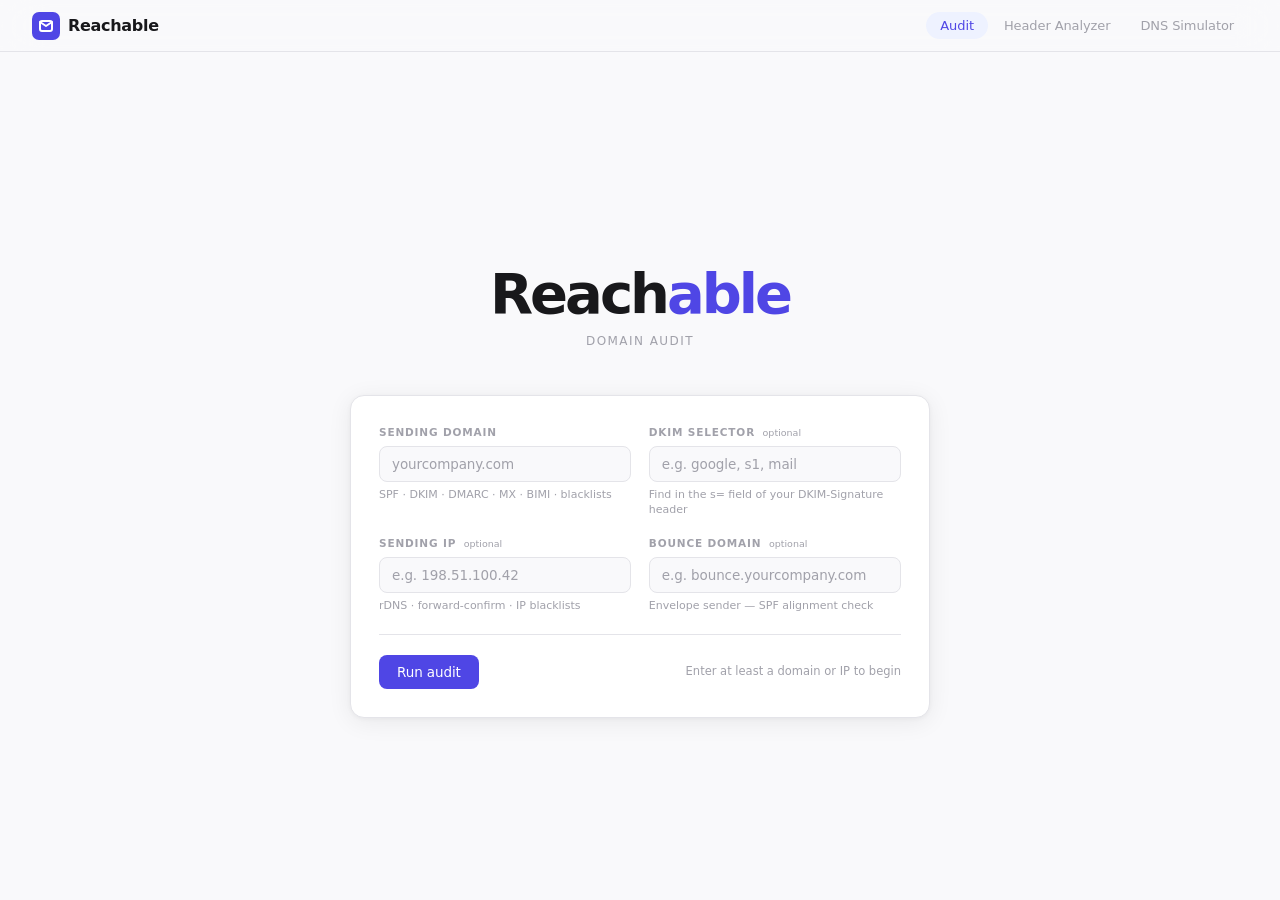
==== index.html @ 2f458431 "Rename deliverability_audit.html to index.html" ====
<!DOCTYPE html>
<html lang="en">
<head>
<meta charset="UTF-8">
<meta name="viewport" content="width=device-width,initial-scale=1">
<title>Reachable</title>
<link rel="icon" type="image/svg+xml" href="data:image/svg+xml,<svg xmlns='http://www.w3.org/2000/svg' viewBox='0 0 32 32'><rect width='32' height='32' rx='8' fill='%234F46E5'/><path d='M7 11l9 6 9-6' stroke='white' stroke-width='2' stroke-linecap='round' stroke-linejoin='round' fill='none'/><rect x='7' y='9' width='18' height='14' rx='3' stroke='white' stroke-width='2' fill='none'/></svg>">
<style>
*{box-sizing:border-box;margin:0;padding:0}
:root{
  --bg:#f9f9fb;--bg2:#f2f2f5;--bg3:#eaeaf0;
  --surface:#ffffff;--border:#e4e4e9;--border-focus:#4F46E5;
  --text:#18181b;--text-2:#52525b;--text-3:#a1a1aa;
  --accent:#4F46E5;--accent-h:#4338CA;--accent-soft:#eef2ff;--accent-border:#c7d2fe;
  --red:#dc2626;--red-bg:#fef2f2;--red-border:#fecaca;
  --amber:#b45309;--amber-bg:#fffbeb;--amber-border:#fde68a;
  --green:#166534;--green-bg:#f0fdf4;--green-border:#bbf7d0;
  --blue:#1e40af;--blue-bg:#eff6ff;--blue-border:#bfdbfe;
  --gray:#52525b;--gray-bg:#fafafa;--gray-border:#e4e4e7;
  --radius:14px;--radius-sm:8px;--radius-xs:5px;
  --shadow-sm:0 1px 3px rgba(0,0,0,0.06),0 1px 2px rgba(0,0,0,0.04);
  --shadow-md:0 4px 24px rgba(0,0,0,0.07),0 1px 4px rgba(0,0,0,0.04);
  --transition:0.22s cubic-bezier(0.4,0,0.2,1);
}
html,body{height:100%;overflow-x:hidden}
body{font-family:-apple-system,BlinkMacSystemFont,'SF Pro Display','Segoe UI',system-ui,sans-serif;background:var(--bg);color:var(--text);font-size:15px;line-height:1.6;display:flex;flex-direction:column;-webkit-font-smoothing:antialiased}

.nav{height:52px;display:flex;align-items:center;justify-content:space-between;padding:0 2rem;background:rgba(249,249,251,0.85);backdrop-filter:blur(20px);-webkit-backdrop-filter:blur(20px);border-bottom:0.5px solid var(--border);position:sticky;top:0;z-index:200}
.nav-brand{display:flex;align-items:center;gap:8px;text-decoration:none}
.nav-logo{width:28px;height:28px;background:var(--accent);border-radius:7px;display:flex;align-items:center;justify-content:center}
.nav-logo svg{width:16px;height:16px;fill:none;stroke:#fff;stroke-width:2;stroke-linecap:round;stroke-linejoin:round}
.nav-wordmark{font-size:16px;font-weight:600;color:var(--text);letter-spacing:-0.3px}
.nav-tabs{display:flex;gap:2px;height:100%;align-items:center}
.nav-tab{padding:6px 14px;font-size:13px;font-weight:500;color:var(--text-3);cursor:pointer;border:none;background:none;border-radius:100px;transition:all var(--transition);letter-spacing:-0.1px;font-family:inherit}
.nav-tab:hover{color:var(--text-2);background:var(--bg2)}
.nav-tab.active{color:var(--accent);background:var(--accent-soft)}

.panel{display:none;flex-direction:column;flex:1;min-height:0;overflow-y:auto}
.panel.active{display:flex}

.tool-wrap{display:flex;flex-direction:column;align-items:center;justify-content:center;padding:4rem 1.5rem 2rem;flex:1;transition:padding var(--transition),flex var(--transition)}
.tool-wrap.at-top{flex:none;justify-content:flex-start;padding:1.75rem 1.5rem 0}
.tool-inner{width:100%;max-width:580px}

.tool-hero{text-align:center;margin-bottom:2.75rem;transition:all 0.4s cubic-bezier(0.4,0,0.2,1);animation:heroIn 0.6s cubic-bezier(0.4,0,0.2,1) both}
@keyframes heroIn{from{opacity:0;transform:translateY(12px)}to{opacity:1;transform:none}}
.tool-wrap.at-top .tool-hero{text-align:left;margin-bottom:1.25rem}
.hero-wordmark{font-size:56px;font-weight:700;letter-spacing:-3px;line-height:1;color:var(--text);transition:all 0.4s cubic-bezier(0.4,0,0.2,1)}
.hero-wordmark .accent{color:var(--accent)}
.tool-wrap.at-top .hero-wordmark{font-size:20px;font-weight:600;letter-spacing:-0.5px}
.hero-cap{display:block;font-size:12px;font-weight:500;letter-spacing:0.12em;text-transform:uppercase;color:var(--text-3);margin-top:0.6rem;transition:all 0.4s}
.tool-wrap.at-top .hero-cap{font-size:10px;margin-top:2px}

.tool-card{background:var(--surface);border:0.5px solid var(--border);border-radius:var(--radius);padding:1.75rem;box-shadow:var(--shadow-md);transition:padding var(--transition),box-shadow var(--transition);animation:cardIn 0.5s 0.1s cubic-bezier(0.4,0,0.2,1) both}
@keyframes cardIn{from{opacity:0;transform:translateY(10px)}to{opacity:1;transform:none}}
.tool-wrap.at-top .tool-card{padding:1.1rem 1.25rem;box-shadow:var(--shadow-sm)}
.tool-wrap.at-top .form-grid{gap:0.6rem}
.tool-wrap.at-top .tool-footer{margin-top:0.875rem;padding-top:0.875rem}
.tool-wrap.at-top .field-hint{display:none}
.tool-wrap.at-top .field label{font-size:10px}

.form-grid{display:grid;grid-template-columns:1fr 1fr;gap:1.1rem}
@media(max-width:540px){.form-grid{grid-template-columns:1fr}}
.field-full{grid-column:1/-1}
.field{display:flex;flex-direction:column;gap:0}
.field label{font-size:10.5px;font-weight:600;color:var(--text-3);letter-spacing:0.08em;text-transform:uppercase;margin-bottom:5px;transition:color var(--transition)}
.field:focus-within label{color:var(--accent)}
.field input,.field select{width:100%;padding:9px 12px;border-radius:var(--radius-sm);border:1px solid var(--border);background:var(--bg);color:var(--text);font-size:14px;font-family:inherit;outline:none;transition:border-color var(--transition),background var(--transition),box-shadow var(--transition);letter-spacing:-0.1px}
.field input::placeholder{color:var(--text-3);font-style:normal;font-size:13.5px;font-weight:400}
.field input:hover,.field select:hover{border-color:#c4c4d0;background:var(--surface)}
.field input:focus,.field select:focus{border-color:var(--border-focus);background:var(--surface);box-shadow:0 0 0 3px rgba(79,70,229,0.1)}
.field-hint{font-size:11px;color:var(--text-3);margin-top:5px;line-height:1.4}
.optional{font-weight:400;color:var(--text-3);font-size:9.5px;letter-spacing:0;text-transform:none;margin-left:3px}

.tool-footer{margin-top:1.25rem;display:flex;align-items:center;justify-content:space-between;flex-wrap:wrap;gap:0.75rem;padding-top:1.25rem;border-top:0.5px solid var(--border)}
.tool-note{font-size:11.5px;color:var(--text-3)}

.btn{display:inline-flex;align-items:center;gap:7px;padding:9px 18px;border-radius:var(--radius-sm);font-size:13.5px;font-weight:500;cursor:pointer;font-family:inherit;transition:all var(--transition);letter-spacing:-0.1px;border:none}
.btn-primary{background:var(--accent);color:#fff}
.btn-primary:hover{background:var(--accent-h);box-shadow:0 4px 12px rgba(79,70,229,0.3)}
.btn-primary:active{transform:scale(0.98)}
.btn-primary:disabled{background:#a5b4fc;cursor:not-allowed;box-shadow:none;transform:none}
.btn-ghost{background:transparent;color:var(--text-2);border:0.5px solid var(--border)}
.btn-ghost:hover{background:var(--bg2);border-color:#c4c4d0}
.spinner{width:13px;height:13px;border:2px solid rgba(255,255,255,0.3);border-top-color:#fff;border-radius:50%;animation:spin 0.7s linear infinite}
@keyframes spin{to{transform:rotate(360deg)}}

.upload-zone{border:1.5px dashed var(--border);border-radius:var(--radius-sm);padding:1.5rem;text-align:center;cursor:pointer;transition:all var(--transition);background:var(--bg)}
.upload-zone:hover,.upload-zone.dragover{border-color:var(--accent);background:var(--accent-soft)}
.upload-icon{font-size:1.5rem;margin-bottom:0.4rem;display:block}
.upload-text{font-size:13px;color:var(--text-2)}
.upload-link{color:var(--accent);font-weight:500}
.upload-filename{font-size:12px;color:var(--accent);margin-top:6px;font-weight:500;min-height:16px}
.or-divider{display:flex;align-items:center;gap:0.75rem;margin:1rem 0;color:var(--text-3);font-size:12px}
.or-divider::before,.or-divider::after{content:'';flex:1;height:0.5px;background:var(--border)}

.stream-wrap{max-width:580px;margin:1rem auto 0;width:100%;padding:0 1.5rem;display:none}
.stream-log{background:var(--surface);border:0.5px solid var(--border);border-radius:var(--radius-sm);padding:0.875rem 1rem;display:flex;flex-direction:column;gap:6px;max-height:140px;overflow-y:auto;box-shadow:var(--shadow-sm)}
.stream-entry{font-size:12.5px;color:var(--text-2);display:flex;align-items:center;gap:9px;animation:entryIn 0.2s ease both}
@keyframes entryIn{from{opacity:0;transform:translateX(-4px)}to{opacity:1;transform:none}}
.stream-dot{width:7px;height:7px;border-radius:50%;flex-shrink:0;transition:background 0.3s}
.dot-running{background:var(--accent);animation:pulse 1.2s ease-in-out infinite}
.dot-done{background:var(--green)}.dot-fail{background:var(--red)}.dot-warn{background:var(--amber)}.dot-info{background:var(--text-3)}
@keyframes pulse{0%,100%{opacity:1;transform:scale(1)}50%{opacity:0.5;transform:scale(0.8)}}

#audit-results-outer{padding:1.75rem 1.5rem 4rem;display:none}
.results-inner{max-width:580px;margin:0 auto}

.score-hero{background:var(--surface);border:0.5px solid var(--border);border-radius:var(--radius);padding:1.5rem;margin-bottom:1rem;box-shadow:var(--shadow-sm);animation:fadeUp 0.4s ease both}
@keyframes fadeUp{from{opacity:0;transform:translateY(8px)}to{opacity:1;transform:none}}
.score-top{display:flex;align-items:center;gap:1.25rem;margin-bottom:1.25rem}
.score-ring-wrap{position:relative;width:72px;height:72px;flex-shrink:0}
.score-ring-wrap svg{transform:rotate(-90deg)}
.score-ring-bg{stroke:var(--bg3)}
.score-ring-fill{stroke:var(--accent);stroke-linecap:round;stroke-dasharray:188;stroke-dashoffset:188;transition:stroke-dashoffset 1.2s cubic-bezier(0.4,0,0.2,1)}
.score-num{position:absolute;inset:0;display:flex;align-items:center;justify-content:center;font-size:18px;font-weight:600;letter-spacing:-0.5px}
.score-text h2{font-size:18px;font-weight:600;letter-spacing:-0.3px;margin-bottom:3px}
.score-text p{font-size:13px;color:var(--text-2);line-height:1.5}
.tally-row{display:grid;grid-template-columns:repeat(4,1fr);gap:8px;margin-bottom:1.25rem}
.tally-cell{text-align:center;padding:0.65rem 0.5rem;border-radius:var(--radius-sm);border:0.5px solid;cursor:pointer;transition:transform var(--transition),box-shadow var(--transition);text-decoration:none;display:block;animation:fadeUp 0.4s ease both}
.tally-cell:nth-child(1){animation-delay:0.05s}.tally-cell:nth-child(2){animation-delay:0.1s}.tally-cell:nth-child(3){animation-delay:0.15s}.tally-cell:nth-child(4){animation-delay:0.2s}
.tally-cell:hover{transform:translateY(-2px);box-shadow:var(--shadow-sm)}
.tally-num{font-size:20px;font-weight:600;letter-spacing:-0.5px}
.tally-lbl{font-size:9px;font-weight:600;letter-spacing:0.07em;text-transform:uppercase;margin-top:2px;display:block}
.tally-arrow{font-size:9px;opacity:0.45;display:block;margin-top:1px}
.tc-critical{background:var(--red-bg);border-color:var(--red-border);color:var(--red)}
.tc-important{background:var(--amber-bg);border-color:var(--amber-border);color:var(--amber)}
.tc-pass{background:var(--green-bg);border-color:var(--green-border);color:var(--green)}
.tc-info{background:var(--blue-bg);border-color:var(--blue-border);color:var(--blue)}
.tally-cell.dimmed{opacity:0.3}.tally-cell.highlighted{box-shadow:0 0 0 2px currentColor,var(--shadow-sm)}

.readiness{border-top:0.5px solid var(--border);padding-top:1rem}
.readiness-title{font-size:10.5px;font-weight:600;letter-spacing:0.08em;text-transform:uppercase;color:var(--text-3);margin-bottom:0.7rem}
.readiness-grid{display:grid;grid-template-columns:repeat(3,1fr);gap:6px}
@media(max-width:480px){.readiness-grid{grid-template-columns:repeat(2,1fr)}}
.ri{display:flex;align-items:center;gap:7px;font-size:12px;padding:6px 9px;border-radius:var(--radius-xs);background:var(--bg);color:var(--text-2)}
.ri-dot{width:16px;height:16px;border-radius:50%;display:flex;align-items:center;justify-content:center;font-size:9px;flex-shrink:0;font-weight:700}
.ri-dot.pass{background:var(--green-bg);color:var(--green)}.ri-dot.fail{background:var(--red-bg);color:var(--red)}.ri-dot.warn{background:var(--amber-bg);color:var(--amber)}.ri-dot.info{background:var(--blue-bg);color:var(--blue)}

.critical-banner{background:var(--red-bg);border:0.5px solid var(--red-border);border-radius:var(--radius-sm);padding:1rem 1.25rem;margin-bottom:1rem;animation:fadeUp 0.4s 0.1s ease both}
.critical-banner h3{font-size:13px;font-weight:500;color:var(--red);margin-bottom:0.5rem}
.critical-list{list-style:none;display:flex;flex-direction:column;gap:4px}
.critical-list li{font-size:12.5px;color:var(--red);padding-left:1rem;position:relative}
.critical-list li::before{content:'→';position:absolute;left:0;opacity:0.6}

.result-section{margin-bottom:0.875rem;scroll-margin-top:16px}
.section-hdr{display:flex;align-items:center;justify-content:space-between;margin-bottom:0.5rem;padding:0 0.25rem}
.section-lbl{font-size:10.5px;font-weight:600;letter-spacing:0.08em;text-transform:uppercase;color:var(--text-3)}
.section-sum{font-size:11px;color:var(--text-3)}

.cards-list{display:flex;flex-direction:column;gap:6px}
.check-card{background:var(--surface);border-radius:var(--radius-sm);border:0.5px solid var(--border);border-left:3px solid transparent;overflow:hidden;transition:box-shadow var(--transition),transform var(--transition);animation:fadeUp 0.35s ease both}
.check-card:hover{box-shadow:var(--shadow-sm);transform:translateY(-1px)}
.check-card.card-critical{border-left-color:var(--red)}.check-card.card-important{border-left-color:var(--amber)}.check-card.card-pass{border-left-color:var(--green)}.check-card.card-info{border-left-color:#3b82f6}.check-card.card-timeout{border-left-color:var(--text-3)}
.check-card.jumped{animation:flash 1.2s ease forwards}
@keyframes flash{0%{box-shadow:0 0 0 3px rgba(79,70,229,0.35)}100%{box-shadow:none}}
.card-main{padding:0.85rem 1rem;display:flex;align-items:flex-start;gap:0.75rem;cursor:pointer}
.card-icon{width:24px;height:24px;border-radius:50%;display:flex;align-items:center;justify-content:center;font-size:11px;flex-shrink:0;margin-top:1px;font-weight:700}
.ci-critical{background:var(--red-bg);color:var(--red)}.ci-important{background:var(--amber-bg);color:var(--amber)}.ci-pass{background:var(--green-bg);color:var(--green)}.ci-info{background:var(--blue-bg);color:var(--blue)}.ci-timeout{background:var(--gray-bg);color:var(--gray)}
.card-body{flex:1;min-width:0}
.card-top{display:flex;align-items:flex-start;justify-content:space-between;gap:0.5rem;margin-bottom:3px}
.card-name{font-size:13.5px;font-weight:500;letter-spacing:-0.2px}
.card-badge{font-size:9px;font-weight:700;letter-spacing:0.07em;text-transform:uppercase;padding:2px 8px;border-radius:100px;flex-shrink:0}
.cb-critical{background:var(--red-bg);color:var(--red)}.cb-important{background:var(--amber-bg);color:var(--amber)}.cb-pass{background:var(--green-bg);color:var(--green)}.cb-info{background:var(--blue-bg);color:var(--blue)}.cb-timeout{background:var(--gray-bg);color:var(--gray)}
.card-desc{font-size:12.5px;color:var(--text-2);line-height:1.55}
.card-value{font-family:'SF Mono',SFMono-Regular,Consolas,monospace;font-size:10.5px;color:var(--text-3);word-break:break-all;margin-top:5px;line-height:1.5;background:var(--bg2);padding:4px 8px;border-radius:var(--radius-xs)}
.card-actions{display:flex;gap:6px;margin-top:8px}
.card-btn{font-size:11px;font-weight:500;padding:4px 11px;border-radius:100px;border:0.5px solid var(--border);background:transparent;color:var(--text-2);cursor:pointer;transition:all var(--transition);font-family:inherit}
.card-btn:hover{border-color:#c4c4d0;color:var(--text);background:var(--bg2)}
.card-expand{display:none;padding:0 1rem 1rem;overflow:hidden}
.card-expand.open{display:block;animation:expandIn 0.22s cubic-bezier(0.4,0,0.2,1)}
@keyframes expandIn{from{opacity:0;transform:translateY(-4px)}to{opacity:1;transform:none}}
.expand-tabs{display:flex;gap:4px;margin-bottom:0.75rem}
.expand-tab{font-size:11px;font-weight:500;padding:4px 11px;border-radius:100px;border:0.5px solid var(--border);background:transparent;color:var(--text-2);cursor:pointer;transition:all var(--transition);font-family:inherit}
.expand-tab.active{background:var(--text);color:#fff;border-color:var(--text)}
.expand-pane{display:none}.expand-pane.active{display:block}
.knowhow-box{background:var(--bg);border-radius:var(--radius-xs);padding:0.75rem 0.875rem;font-size:12.5px;color:var(--text-2);line-height:1.65;border-left:2px solid var(--border)}
.knowhow-lbl{font-size:9.5px;font-weight:700;color:var(--text-3);margin-bottom:5px;letter-spacing:0.07em;text-transform:uppercase}
.fix-box{background:var(--bg);border-radius:var(--radius-xs);padding:0.875rem}
.fix-step{font-size:12.5px;color:var(--text-2);margin-bottom:0.6rem;line-height:1.55}
.fix-record{position:relative;margin-top:6px}
.fix-record pre{font-family:'SF Mono',SFMono-Regular,Consolas,monospace;font-size:11px;background:var(--surface);border:0.5px solid var(--border);border-radius:var(--radius-xs);padding:8px 40px 8px 10px;word-break:break-all;white-space:pre-wrap;color:var(--text);line-height:1.6}
.copy-btn{position:absolute;top:6px;right:6px;font-size:10px;padding:3px 9px;border-radius:var(--radius-xs);border:0.5px solid var(--border);background:var(--bg2);color:var(--text-2);cursor:pointer;font-family:inherit;transition:all var(--transition)}
.copy-btn:hover{background:var(--surface)}
.provider-pills{display:flex;flex-wrap:wrap;gap:5px;margin-top:8px}
.provider-pill{font-size:11px;padding:4px 11px;border-radius:100px;border:0.5px solid var(--border);cursor:pointer;background:transparent;color:var(--text-2);transition:all var(--transition);font-family:inherit}
.provider-pill.active{background:var(--accent);color:#fff;border-color:var(--accent)}
.provider-content{display:none;margin-top:8px}.provider-content.active{display:block;animation:expandIn 0.2s ease}

.hdr-results-wrap,.sim-results-wrap{max-width:580px;margin:0 auto;padding:1.5rem 1.5rem 4rem;display:none}
.result-card{background:var(--surface);border:0.5px solid var(--border);border-radius:var(--radius-sm);padding:1.1rem 1.25rem;margin-bottom:0.75rem;box-shadow:var(--shadow-sm);animation:fadeUp 0.35s ease both}
.result-card-title{font-size:10.5px;font-weight:600;letter-spacing:0.08em;text-transform:uppercase;color:var(--text-3);margin-bottom:0.75rem;display:flex;align-items:center;gap:7px}
.hdr-row{display:flex;justify-content:space-between;align-items:baseline;padding:5px 0;border-bottom:0.5px solid var(--border);font-size:12.5px;gap:1rem}
.hdr-row:last-child{border-bottom:none}
.hdr-key{color:var(--text-2);flex-shrink:0;font-weight:500}
.hdr-val{color:var(--text);text-align:right;word-break:break-all;font-family:'SF Mono',SFMono-Regular,Consolas,monospace;font-size:11px}
.auth-row{display:flex;align-items:center;justify-content:space-between;padding:7px 0;border-bottom:0.5px solid var(--border);font-size:13px}
.auth-row:last-child{border-bottom:none}
.auth-name{font-weight:500}
.auth-badge{font-size:10px;font-weight:700;letter-spacing:0.06em;text-transform:uppercase;padding:3px 9px;border-radius:100px}
.ab-pass{background:var(--green-bg);color:var(--green)}.ab-fail{background:var(--red-bg);color:var(--red)}.ab-neutral{background:var(--gray-bg);color:var(--gray)}
.route-step{font-size:12px;color:var(--text-2);padding:5px 0;display:flex;align-items:flex-start;gap:8px;border-bottom:0.5px solid var(--border)}
.route-step:last-child{border-bottom:none}
.route-num{width:20px;height:20px;border-radius:50%;background:var(--bg2);display:flex;align-items:center;justify-content:center;font-size:9px;flex-shrink:0;font-weight:700;color:var(--text-2);margin-top:1px}
.signal-row{display:flex;align-items:center;gap:8px;padding:6px 0;font-size:12.5px;border-bottom:0.5px solid var(--border)}
.signal-row:last-child{border-bottom:none}
.signal-icon{width:22px;text-align:center;font-size:13px;flex-shrink:0}
.sim-row{display:flex;align-items:center;justify-content:space-between;padding:7px 0;border-bottom:0.5px solid var(--border);font-size:13px}
.sim-row:last-child{border-bottom:none}
.sim-key{color:var(--text-2)}
.sim-val{font-weight:500}
.sim-val.good{color:var(--green)}.sim-val.warn{color:var(--amber)}.sim-val.bad{color:var(--red)}
.sim-findings{display:flex;flex-direction:column;gap:6px;margin-top:0.875rem}
.sim-finding{font-size:12.5px;padding:9px 12px;border-radius:var(--radius-xs);display:flex;gap:8px;align-items:flex-start;line-height:1.55}
.sf-icon{flex-shrink:0;font-weight:700;margin-top:1px}
.sim-finding.critical{background:var(--red-bg);color:var(--red)}.sim-finding.warn{background:var(--amber-bg);color:var(--amber)}.sim-finding.ok{background:var(--green-bg);color:var(--green)}

.err-box{background:var(--red-bg);border:0.5px solid var(--red-border);border-radius:var(--radius-xs);padding:0.75rem 1rem;font-size:13px;color:var(--red);margin:0.75rem auto;max-width:580px;width:calc(100% - 3rem);display:none}
.results-note{font-size:11.5px;color:var(--text-3);line-height:1.6;padding:0.875rem 1rem;background:var(--bg2);border-radius:var(--radius-xs);margin-top:0.75rem}
.sr-only{position:absolute;width:1px;height:1px;overflow:hidden;clip:rect(0,0,0,0)}
</style>
</head>
<body>

<nav class="nav">
  <a class="nav-brand" href="#">
    <div class="nav-logo"><svg viewBox="0 0 16 16"><path d="M2 4l6 4 6-4"/><rect x="2" y="3" width="12" height="10" rx="2"/></svg></div>
    <span class="nav-wordmark">Reachable</span>
  </a>
  <div class="nav-tabs">
    <button class="nav-tab active" onclick="switchTab('audit',this)">Audit</button>
    <button class="nav-tab" onclick="switchTab('header',this)">Header Analyzer</button>
    <button class="nav-tab" onclick="switchTab('simulator',this)">DNS Simulator</button>
  </div>
</nav>

<!-- AUDIT -->
<div class="panel active" id="panel-audit">
  <div class="tool-wrap" id="auditWrap">
    <div class="tool-inner">
      <div class="tool-hero">
        <div class="hero-wordmark">Reach<span class="accent">able</span></div>
        <span class="hero-cap">Domain Audit</span>
      </div>
      <div class="tool-card">
        <div class="form-grid">
          <div class="field">
            <label for="domain">Sending domain</label>
            <input type="text" id="domain" placeholder="yourcompany.com" autocomplete="off" spellcheck="false">
            <span class="field-hint">SPF · DKIM · DMARC · MX · BIMI · blacklists</span>
          </div>
          <div class="field">
            <label for="dkimSel">DKIM selector <span class="optional">optional</span></label>
            <input type="text" id="dkimSel" placeholder="e.g. google, s1, mail" autocomplete="off" spellcheck="false">
            <span class="field-hint">Find in the s= field of your DKIM-Signature header</span>
          </div>
          <div class="field">
            <label for="ip">Sending IP <span class="optional">optional</span></label>
            <input type="text" id="ip" placeholder="e.g. 198.51.100.42" autocomplete="off" spellcheck="false">
            <span class="field-hint">rDNS · forward-confirm · IP blacklists</span>
          </div>
          <div class="field">
            <label for="returnPath">Bounce domain <span class="optional">optional</span></label>
            <input type="text" id="returnPath" placeholder="e.g. bounce.yourcompany.com" autocomplete="off" spellcheck="false">
            <span class="field-hint">Envelope sender — SPF alignment check</span>
          </div>
        </div>
        <div class="tool-footer">
          <button class="btn btn-primary" id="runBtn" onclick="runAudit()">
            <span id="btnLabel">Run audit</span>
            <div class="spinner" id="spinner" style="display:none"></div>
          </button>
          <span class="tool-note">Enter at least a domain or IP to begin</span>
        </div>
      </div>
    </div>
  </div>
  <div class="stream-wrap" id="streamWrap">
    <div style="max-width:580px;margin:0 auto">
      <div class="stream-log" id="streamLog"></div>
    </div>
  </div>
  <div class="err-box" id="errBox"></div>
  <div id="audit-results-outer">
    <div class="results-inner" id="auditResults"></div>
  </div>
</div>

<!-- HEADER ANALYZER -->
<div class="panel" id="panel-header">
  <div class="tool-wrap" id="headerWrap">
    <div class="tool-inner">
      <div class="tool-hero">
        <div class="hero-wordmark">Reach<span class="accent">able</span></div>
        <span class="hero-cap">Header Analyzer</span>
      </div>
      <div class="tool-card">
        <div class="upload-zone" id="hdrDropZone" onclick="document.getElementById('hdrFileInput').click()">
          <input type="file" id="hdrFileInput" accept=".txt,.eml,text/plain" style="display:none">
          <span class="upload-icon">📄</span>
          <div class="upload-text">Drop a <strong>.txt</strong> or <strong>.eml</strong> file, or <span class="upload-link">browse to upload</span></div>
          <div class="upload-filename" id="hdrFileName"></div>
        </div>
        <div class="or-divider"><span>or paste headers below</span></div>
        <textarea id="headerInput" rows="7" style="width:100%;font-family:'SF Mono',SFMono-Regular,Consolas,monospace;font-size:12px;padding:10px 12px;border-radius:8px;border:1px solid var(--border);background:var(--bg);color:var(--text);outline:none;resize:vertical;line-height:1.65;transition:border-color var(--transition),box-shadow var(--transition)" placeholder="Paste your raw email headers here...&#10;&#10;Gmail: open email, click ⋮, Show original&#10;Outlook: File > Properties > Internet headers"></textarea>
        <div class="tool-footer">
          <div style="display:flex;gap:0.75rem;flex-wrap:wrap">
            <button class="btn btn-primary" onclick="analyzeHeaders()">Analyze headers</button>
            <button class="btn btn-ghost" onclick="clearHeaders()">Clear</button>
          </div>
          <span class="tool-note">Works with Gmail, Outlook, Apple Mail and any .eml</span>
        </div>
      </div>
    </div>
  </div>
  <div class="hdr-results-wrap" id="hdrResultsWrap">
    <div id="hdrResults"></div>
  </div>
</div>

<!-- DNS SIMULATOR -->
<div class="panel" id="panel-simulator">
  <div class="tool-wrap" id="simWrap">
    <div class="tool-inner">
      <div class="tool-hero">
        <div class="hero-wordmark">Reach<span class="accent">able</span></div>
        <span class="hero-cap">DNS Simulator</span>
      </div>
      <div class="tool-card">
        <div class="form-grid">
          <div class="field">
            <label for="simDomain">Domain <span class="optional">for context</span></label>
            <input type="text" id="simDomain" placeholder="yourcompany.com" autocomplete="off" spellcheck="false">
            <span class="field-hint">Used for context, not queried live</span>
          </div>
          <div class="field">
            <label for="simType">Record type</label>
            <select id="simType">
              <option value="spf">SPF (TXT record)</option>
              <option value="dmarc">DMARC (TXT record)</option>
            </select>
          </div>
          <div class="field field-full">
            <label for="simRecord">Proposed record value</label>
            <textarea id="simRecord" rows="3" style="width:100%;font-family:'SF Mono',SFMono-Regular,Consolas,monospace;font-size:12px;padding:10px 12px;border-radius:8px;border:1px solid var(--border);background:var(--bg);color:var(--text);outline:none;resize:vertical;line-height:1.65;transition:border-color var(--transition),box-shadow var(--transition)" placeholder="v=spf1 include:_spf.google.com ~all"></textarea>
            <span class="field-hint">Paste the value exactly as you plan to publish it in DNS</span>
          </div>
        </div>
        <div class="tool-footer">
          <button class="btn btn-primary" onclick="runSimulator()">Simulate record</button>
          <span class="tool-note">No DNS changes are made — analysis only</span>
        </div>
      </div>
    </div>
  </div>
  <div class="sim-results-wrap" id="simResultsWrap">
    <div id="simResults"></div>
  </div>
</div>

<script>
const DNS_TIMEOUT=5000;
const KNOW_HOW={
  spf:`SPF lists which servers are allowed to send email for your domain. Receiving servers check it on every message. Missing SPF means anyone can impersonate you. More than 10 DNS lookups causes a permerror — treated as a hard fail.`,
  dkim:`DKIM signs every outbound email with a cryptographic key. The receiving server fetches your public key from DNS and verifies it wasn't tampered with. Without DKIM there's no proof an email genuinely came from you.`,
  dmarc:`DMARC tells receiving servers what to do when SPF or DKIM fails — nothing, quarantine, or reject. It also sends you aggregate reports so you can see who's sending from your domain. Without DMARC, spoofing goes unchecked.`,
  mx:`MX records tell other mail servers where to deliver email sent to your domain. Without them, replies bounce and your domain looks misconfigured.`,
  rdns:`Reverse DNS (PTR) maps your sending IP to a hostname. Forward-confirmed rDNS means that hostname also resolves back to the same IP. Most receiving servers check this — a missing PTR is a classic spam signal.`,
  blacklist:`Blocklists are real-time databases of IPs and domains flagged for spam. If listed, receiving servers may reject or bulk-folder your mail. Always fix the root cause before requesting removal.`,
  bimi:`BIMI lets your brand logo appear in supported inboxes like Gmail, Yahoo and Apple Mail. It needs a strong DMARC policy and a DNS record pointing to your SVG logo.`,
  tls:`MTA-STS enforces TLS encryption for inbound email, preventing downgrade attacks. Without it, connections can fall back to unencrypted.`,
};
const FIX_DATA={
  spf_missing:{steps:`Add a TXT record on your domain's DNS that tells the world which servers are allowed to send on your behalf.`,record:`v=spf1 include:YOUR_ESP ~all`,providers:{'Google Workspace':{record:`v=spf1 include:_spf.google.com ~all`,note:`Replace with your actual record if you send from other services too.`},'Microsoft 365':{record:`v=spf1 include:spf.protection.outlook.com ~all`,note:`Add other includes if you send from additional platforms.`},'SendGrid':{record:`v=spf1 include:sendgrid.net ~all`,note:`SendGrid recommends using DKIM as the primary authentication method.`},'Mailgun':{record:`v=spf1 include:mailgun.org ~all`,note:``},'AWS SES':{record:`v=spf1 include:amazonses.com ~all`,note:`Only needed if not using a custom MAIL FROM domain.`},'Postmark':{record:`v=spf1 include:spf.mtasv.net ~all`,note:`Postmark also provides DKIM — use both.`}}},
  dmarc_missing:{steps:`Add a TXT record at _dmarc.yourdomain.com. Start with p=none to monitor, then move to quarantine or reject once confident.`,record:`v=DMARC1; p=none; rua=mailto:dmarc@yourdomain.com; fo=1`,providers:{'Starter (monitoring)':{record:`v=DMARC1; p=none; rua=mailto:dmarc@yourdomain.com`,note:`p=none means monitoring only. No enforcement yet.`},'Intermediate':{record:`v=DMARC1; p=quarantine; pct=25; rua=mailto:dmarc@yourdomain.com`,note:`25% of failing mail goes to spam. Increase pct gradually.`},'Strict':{record:`v=DMARC1; p=reject; rua=mailto:dmarc@yourdomain.com; ruf=mailto:dmarc@yourdomain.com; fo=1`,note:`All failing mail is rejected. Only use when fully confident.`}}},
  dkim_missing:{steps:`DKIM requires a private/public key pair. Your ESP generates this. Add the public key as a TXT record at selector._domainkey.yourdomain.com.`,record:`Contact your ESP to generate a DKIM key pair.`,providers:{'Google Workspace':{record:`Admin Console > Apps > Google Workspace > Gmail > Authenticate email`,note:`Google generates the key and gives you the exact record to publish.`},'Microsoft 365':{record:`Microsoft 365 Defender > Email & collaboration > Policies > DKIM`,note:`M365 uses CNAMEs, not TXT records.`},'SendGrid':{record:`Settings > Sender Authentication > Domain Authentication`,note:`SendGrid generates two CNAME records for your DNS.`},'Mailgun':{record:`Sending > Domains > your domain > DNS records`,note:`Mailgun gives you the exact TXT record.`}}},
};

function esc(s){return String(s).replace(/&/g,'&amp;').replace(/</g,'&lt;').replace(/>/g,'&gt;').replace(/"/g,'&quot;').replace(/'/g,'&#39;')}
function normalizeDomain(r){r=(r||'').trim();if(!r)return '';if(r.includes('://')){try{r=new URL(r).hostname;}catch{r=r.replace(/^.*:\/\//,'').split('/')[0];}}r=r.split(':')[0].replace(/\/.*$/,'').replace(/\.$/,'').toLowerCase();try{r=new URL('http://'+r).hostname;}catch{}return r;}
function normalizeIP(r){r=(r||'').trim();if(r.startsWith('[')&&r.endsWith(']'))r=r.slice(1,-1);return r;}
function isIPv4(ip){return /^(\d{1,3}\.){3}\d{1,3}$/.test(ip);}
function isIPv6(ip){return ip.includes(':');}
function reverseIPv4(ip){return ip.split('.').reverse().join('.');}
function reverseIPv6(ip){return ip.split(':').map(g=>g.padStart(4,'0')).join('').split('').reverse().join('.');}

async function dnsLookup(name,type){
  const ctrl=new AbortController();const tid=setTimeout(()=>ctrl.abort(),DNS_TIMEOUT);
  try{
    const r=await fetch(`https://cloudflare-dns.com/dns-query?name=${encodeURIComponent(name)}&type=${type}`,{method:'GET',mode:'cors',credentials:'omit',headers:{'Accept':'application/dns-json'},signal:ctrl.signal});
    clearTimeout(tid);if(!r.ok)return{status:'error',errorType:'http_'+r.status,answer:[]};
    const d=await r.json();
    if(d.Status===2)return{status:'servfail',errorType:'SERVFAIL',answer:[]};
    if(d.Status===3)return{status:'nxdomain',errorType:'NXDOMAIN',answer:[]};
    return{status:'ok',errorType:null,answer:d.Answer||[]};
  }catch(e){clearTimeout(tid);return e.name==='AbortError'?{status:'timeout',errorType:'timeout',answer:[]}:{status:'error',errorType:e.message,answer:[]};}
}
function normTXT(d){return d.replace(/"\s+"/g,'').replace(/^"|"$/g,'').trim();}
function lookupFailed(r){return r.status==='timeout'||r.status==='error'||r.status==='servfail';}
async function countSPFLookups(domain,depth=0,visited=new Set()){if(depth>10||visited.has(domain))return 0;visited.add(domain);const res=await dnsLookup(domain,'TXT');if(res.status!=='ok')return 0;const spf=res.answer.map(a=>normTXT(a.data)).find(d=>d.startsWith('v=spf1'));if(!spf)return 0;let count=0;for(const t of spf.split(/\s+/)){if(/^[+-~?]?(include|a|mx|ptr|exists):/.test(t))count++;if(t.startsWith('include:'))count+=await countSPFLookups(t.split(':')[1],depth+1,visited);if(t.startsWith('redirect=')){count++;count+=await countSPFLookups(t.split('=')[1],depth+1,visited);}}return count;}
async function resolveDKIM(sel,domain,depth=0){if(depth>5)return{status:'error',errorType:'CNAME chain too deep',answer:[]};const host=`${sel}._domainkey.${domain}`;const t=await dnsLookup(host,'TXT');if(t.status==='ok'&&t.answer.length)return t;const c=await dnsLookup(host,'CNAME');if(c.status==='ok'&&c.answer.length)return await dnsLookup(c.answer[0].data.replace(/\.$/,''),'TXT');return t;}
async function forwardConfirm(hostname,ip){const res=await dnsLookup(hostname.replace(/\.$/,''),isIPv6(ip)?'AAAA':'A');return res.status==='ok'&&res.answer.some(a=>a.data===ip);}
const IP_LISTS=[{name:'Spamhaus ZEN',host:'zen.spamhaus.org',pos:'127.0.0.'},{name:'Barracuda',host:'b.barracudacentral.org',pos:'127.0.0.2'},{name:'SORBS SPAM',host:'spam.sorbs.net',pos:'127.0.0.'},{name:'SpamCop',host:'bl.spamcop.net',pos:'127.0.0.2'},{name:'MXToolbox',host:'dnsbl.mxtoolbox.com',pos:'127.0.0.'}];
const DOM_LISTS=[{name:'URIBL',host:'multi.uribl.com',pos:'127.0.0.'},{name:'SURBL',host:'multi.surbl.org',pos:'127.0.0.'},{name:'DBL Spamhaus',host:'dbl.spamhaus.org',pos:'127.0.1.'}];
async function checkIPBlacklists(ip){const rev=isIPv6(ip)?reverseIPv6(ip):reverseIPv4(ip);return Promise.all(IP_LISTS.map(async l=>{const r=await dnsLookup(`${rev}.${l.host}`,'A');if(lookupFailed(r))return{name:l.name,result:'timeout'};if(r.status==='nxdomain'||!r.answer.length)return{name:l.name,result:'clean'};return{name:l.name,result:r.answer.some(a=>a.data.startsWith(l.pos))?'listed':'clean',code:r.answer[0]?.data};}));}
async function checkDomainBlacklists(domain){return Promise.all(DOM_LISTS.map(async l=>{const r=await dnsLookup(`${domain}.${l.host}`,'A');if(lookupFailed(r))return{name:l.name,result:'timeout'};if(r.status==='nxdomain'||!r.answer.length)return{name:l.name,result:'clean'};return{name:l.name,result:r.answer.some(a=>a.data.startsWith(l.pos))?'listed':'clean'};}));}
function orgDomain(d){const p=d.split('.');return p.length<=2?d:p.slice(-2).join('.');}

function streamLog(msg,state='running'){
  const log=document.getElementById('streamLog');
  const entry=document.createElement('div');entry.className='stream-entry';
  const dot=document.createElement('div');dot.className=`stream-dot dot-${state}`;
  const txt=document.createElement('span');txt.textContent=msg;
  entry.appendChild(dot);entry.appendChild(txt);log.appendChild(entry);log.scrollTop=log.scrollHeight;
  return{resolve:(s)=>{dot.className=`stream-dot dot-${s}`;dot.style.animation='none';}};
}

function sevMeta(s){return({critical:{cls:'critical',ci:'ci-critical',cb:'cb-critical',icon:'✕',label:'Critical'},important:{cls:'important',ci:'ci-important',cb:'cb-important',icon:'!',label:'Important'},pass:{cls:'pass',ci:'ci-pass',cb:'cb-pass',icon:'✓',label:'Pass'},info:{cls:'info',ci:'ci-info',cb:'cb-info',icon:'i',label:'Info'},timeout:{cls:'timeout',ci:'ci-timeout',cb:'cb-timeout',icon:'~',label:'Timeout'}}[s])||{cls:'info',ci:'ci-info',cb:'cb-info',icon:'i',label:'Info'};}

function makeCard(name,sev,value,desc,khKey,fixKey){
  const m=sevMeta(sev);
  const card=document.createElement('div');card.className=`check-card card-${m.cls}`;card._severity=sev;
  const main=document.createElement('div');main.className='card-main';
  const icon=document.createElement('div');icon.className=`card-icon ${m.ci}`;icon.textContent=m.icon;
  const body=document.createElement('div');body.className='card-body';
  const top=document.createElement('div');top.className='card-top';
  const nm=document.createElement('span');nm.className='card-name';nm.textContent=name;
  const badge=document.createElement('span');badge.className=`card-badge ${m.cb}`;badge.textContent=m.label;
  top.appendChild(nm);top.appendChild(badge);
  const d=document.createElement('div');d.className='card-desc';d.textContent=desc||'';
  body.appendChild(top);body.appendChild(d);
  if(value){const v=document.createElement('div');v.className='card-value';v.textContent=value;body.appendChild(v);}
  if(khKey||fixKey){
    const actions=document.createElement('div');actions.className='card-actions';
    const eb=document.createElement('button');eb.className='card-btn';eb.textContent='Details';actions.appendChild(eb);body.appendChild(actions);
    const expand=document.createElement('div');expand.className='card-expand';
    const tabs=document.createElement('div');tabs.className='expand-tabs';
    const panes=document.createElement('div');let first=true;
    const addTab=(label,content)=>{const tb=document.createElement('button');tb.className='expand-tab'+(first?' active':'');tb.textContent=label;const pane=document.createElement('div');pane.className='expand-pane'+(first?' active':'');pane.appendChild(content);tabs.appendChild(tb);panes.appendChild(pane);first=false;tb.addEventListener('click',()=>{tabs.querySelectorAll('.expand-tab').forEach(t=>t.classList.remove('active'));panes.querySelectorAll('.expand-pane').forEach(p=>p.classList.remove('active'));tb.classList.add('active');pane.classList.add('active');});};
    if(khKey){const kh=document.createElement('div');kh.className='knowhow-box';const lbl=document.createElement('div');lbl.className='knowhow-lbl';lbl.textContent='What is this?';const txt=document.createElement('p');txt.textContent=KNOW_HOW[khKey]||'';kh.appendChild(lbl);kh.appendChild(txt);addTab('Explain',kh);}
    if(fixKey&&FIX_DATA[fixKey]){
      const fd=FIX_DATA[fixKey];const fb=document.createElement('div');fb.className='fix-box';
      const st=document.createElement('div');st.className='fix-step';st.textContent=fd.steps;fb.appendChild(st);
      if(fd.record&&!fd.record.startsWith('Contact')&&!fd.record.startsWith('Admin')){const rw=document.createElement('div');rw.className='fix-record';const pre=document.createElement('pre');pre.textContent=fd.record;const cp=document.createElement('button');cp.className='copy-btn';cp.textContent='Copy';cp.onclick=()=>{navigator.clipboard.writeText(fd.record).then(()=>{cp.textContent='Copied!';setTimeout(()=>cp.textContent='Copy',2000);});};rw.appendChild(pre);rw.appendChild(cp);fb.appendChild(rw);}
      if(fd.providers){const pl=document.createElement('div');pl.className='fix-step';pl.style.marginTop='0.75rem';const s=document.createElement('strong');s.textContent='Provider-specific:';pl.appendChild(s);fb.appendChild(pl);const pills=document.createElement('div');pills.className='provider-pills';const contents=document.createElement('div');Object.entries(fd.providers).forEach(([pn,pd])=>{const pill=document.createElement('button');pill.className='provider-pill';pill.textContent=pn;const pc=document.createElement('div');pc.className='provider-content';const pw=document.createElement('div');pw.className='fix-record';const pp=document.createElement('pre');pp.textContent=pd.record;const pcp=document.createElement('button');pcp.className='copy-btn';pcp.textContent='Copy';pcp.onclick=()=>{navigator.clipboard.writeText(pd.record).then(()=>{pcp.textContent='Copied!';setTimeout(()=>pcp.textContent='Copy',2000);});};pw.appendChild(pp);pw.appendChild(pcp);pc.appendChild(pw);if(pd.note){const n=document.createElement('div');n.style.cssText='font-size:11px;color:var(--text-3);margin-top:5px';n.textContent=pd.note;pc.appendChild(n);}pill.addEventListener('click',()=>{pills.querySelectorAll('.provider-pill').forEach(p=>p.classList.remove('active'));contents.querySelectorAll('.provider-content').forEach(c=>c.classList.remove('active'));if(pill.classList.contains('active')){pill.classList.remove('active');}else{pill.classList.add('active');pc.classList.add('active');}});pills.appendChild(pill);contents.appendChild(pc);});fb.appendChild(pills);fb.appendChild(contents);}
      addTab('How to fix',fb);
    }
    expand.appendChild(tabs);expand.appendChild(panes);card.appendChild(expand);
    eb.addEventListener('click',()=>{const o=expand.classList.toggle('open');eb.textContent=o?'Close':'Details';});
  }
  main.appendChild(icon);main.appendChild(body);card.insertBefore(main,card.firstChild);
  return card;
}

const statusGroups=[];let activeFilter=null;
function buildTallyCell(key,num,label,cls){
  const cell=document.createElement('a');cell.className=`tally-cell tc-${cls}`;cell.href='#';
  cell.innerHTML=`<div class="tally-num">${num}</div><div class="tally-lbl">${label}</div><span class="tally-arrow">jump</span>`;
  if(!num)cell.style.opacity='0.3';
  cell.addEventListener('click',e=>{e.preventDefault();const grp=statusGroups.find(g=>g.status===key);if(grp){grp.el.scrollIntoView({behavior:'smooth',block:'start'});grp.el.querySelectorAll('.check-card').forEach(c=>{c.classList.remove('jumped');void c.offsetWidth;c.classList.add('jumped');});}const all=document.querySelectorAll('.tally-cell');if(activeFilter===key){all.forEach(c=>c.classList.remove('dimmed','highlighted'));activeFilter=null;}else{activeFilter=key;all.forEach(c=>{c.classList.toggle('dimmed',c!==cell);c.classList.toggle('highlighted',c===cell);});}});
  return cell;
}
function renderSection(title,cards,container){
  const crit=cards.filter(c=>c._severity==='critical').length;const imp=cards.filter(c=>c._severity==='important').length;const pass=cards.filter(c=>c._severity==='pass').length;const parts=[];if(crit)parts.push(`${crit} critical`);if(imp)parts.push(`${imp} important`);if(pass)parts.push(`${pass} passed`);
  const sec=document.createElement('div');sec.className='result-section';
  const hdr=document.createElement('div');hdr.className='section-hdr';
  const lbl=document.createElement('span');lbl.className='section-lbl';lbl.textContent=title;
  const sum=document.createElement('span');sum.className='section-sum';sum.textContent=parts.join(' · ');
  hdr.appendChild(lbl);hdr.appendChild(sum);
  const list=document.createElement('div');list.className='cards-list';cards.forEach(c=>list.appendChild(c));
  sec.appendChild(hdr);sec.appendChild(list);container.appendChild(sec);
}
function buildReadiness(checks){
  const wrap=document.createElement('div');wrap.className='readiness';
  const t=document.createElement('div');t.className='readiness-title';t.textContent='Readiness Checklist';wrap.appendChild(t);
  const grid=document.createElement('div');grid.className='readiness-grid';
  checks.forEach(c=>{const item=document.createElement('div');item.className='ri';const dot=document.createElement('div');dot.className=`ri-dot ${c.status}`;dot.textContent=c.status==='pass'?'✓':c.status==='fail'?'✕':c.status==='warn'?'!':'?';const lbl=document.createElement('span');lbl.textContent=c.label;item.appendChild(dot);item.appendChild(lbl);grid.appendChild(item);});
  wrap.appendChild(grid);return wrap;
}

let currentRunId=0;
function setLoading(on){
  document.getElementById('runBtn').disabled=on;
  document.getElementById('btnLabel').textContent=on?'Auditing…':'Run audit';
  document.getElementById('spinner').style.display=on?'inline-block':'none';
  document.getElementById('streamWrap').style.display=on?'block':'none';
  if(!on)setTimeout(()=>{document.getElementById('streamWrap').style.display='none';},1000);
}

async function runAudit(){
  const runId=++currentRunId;
  document.getElementById('errBox').style.display='none';
  const resultsEl=document.getElementById('auditResults');
  resultsEl.innerHTML='';
  document.getElementById('audit-results-outer').style.display='none';
  document.getElementById('streamLog').innerHTML='';
  statusGroups.length=0;activeFilter=null;
  const domain=normalizeDomain(document.getElementById('domain').value);
  const ip=normalizeIP(document.getElementById('ip').value);
  const sel=(document.getElementById('dkimSel').value||'').trim();
  const rpDomain=normalizeDomain(document.getElementById('returnPath').value);
  if(!domain&&!ip){const b=document.getElementById('errBox');b.textContent='Please enter at least a domain or IP address.';b.style.display='block';return;}
  if(ip&&!isIPv4(ip)&&!isIPv6(ip)){const b=document.getElementById('errBox');b.textContent=`"${esc(ip)}" doesn't look like a valid IP address.`;b.style.display='block';return;}
  document.getElementById('auditWrap').classList.add('at-top');
  setLoading(true);
  let critCount=0,impCount=0,passCount=0,infoCount=0;
  const criticals=[];const readinessChecks=[];
  function tally(sev,label){if(sev==='critical'){critCount++;if(label)criticals.push(label);}else if(sev==='important')impCount++;else if(sev==='pass')passCount++;else infoCount++;}
  const allSections=[];
  try{
    const[domSections,ipSection]=await Promise.all([domain?auditDomain(domain,sel,rpDomain,tally,readinessChecks):Promise.resolve([]),ip?auditIP(ip,tally,readinessChecks):Promise.resolve(null)]);
    allSections.push(...domSections);if(ipSection)allSections.push(ipSection);
  }catch(e){setLoading(false);const b=document.getElementById('errBox');b.textContent='Error: '+e.message;b.style.display='block';return;}
  if(runId!==currentRunId){setLoading(false);return;}
  setLoading(false);
  const total=critCount+impCount+passCount;const score=total?Math.round((passCount/total)*100):0;
  const scoreColor=score>=80?'var(--green)':score>=55?'var(--amber)':'var(--red)';
  const scoreLabel=score>=80?'Looking good':score>=55?'Needs attention':'Critical issues';
  const scoreSub=score>=80?'Your email setup is in solid shape.':score>=55?'Some issues could be affecting inbox placement.':'These may be blocking delivery right now.';
  const frag=document.createDocumentFragment();
  const hero=document.createElement('div');hero.className='score-hero';
  const top=document.createElement('div');top.className='score-top';
  const ringWrap=document.createElement('div');ringWrap.className='score-ring-wrap';
  ringWrap.innerHTML=`<svg width="72" height="72" viewBox="0 0 72 72"><circle class="score-ring-bg" cx="36" cy="36" r="30" fill="none" stroke-width="5"/><circle class="score-ring-fill" id="scoreArc" cx="36" cy="36" r="30" fill="none" stroke-width="5"/></svg><div class="score-num" style="color:${scoreColor}">${score}%</div>`;
  const scoreText=document.createElement('div');scoreText.className='score-text';scoreText.innerHTML=`<h2 style="color:${scoreColor}">${esc(scoreLabel)}</h2><p>${esc(scoreSub)}</p>`;
  top.appendChild(ringWrap);top.appendChild(scoreText);hero.appendChild(top);
  const tally4=document.createElement('div');tally4.className='tally-row';
  tally4.appendChild(buildTallyCell('critical',critCount,'Critical','critical'));
  tally4.appendChild(buildTallyCell('important',impCount,'Important','important'));
  tally4.appendChild(buildTallyCell('pass',passCount,'Passed','pass'));
  tally4.appendChild(buildTallyCell('info',infoCount,'Info','info'));
  hero.appendChild(tally4);
  if(readinessChecks.length)hero.appendChild(buildReadiness(readinessChecks));
  frag.appendChild(hero);
  if(criticals.length){const banner=document.createElement('div');banner.className='critical-banner';const h=document.createElement('h3');h.textContent=`${criticals.length} critical issue${criticals.length>1?'s':''} need immediate attention`;const ul=document.createElement('ul');ul.className='critical-list';criticals.forEach(c=>{const li=document.createElement('li');li.textContent=c;ul.appendChild(li);});banner.appendChild(h);banner.appendChild(ul);frag.appendChild(banner);}
  const sw=document.createElement('div');
  const bySev={critical:[],important:[],pass:[],info:[]};
  allSections.forEach(s=>{s.cards.forEach(c=>{const k=c._severity;if(bySev[k])bySev[k].push(c);});renderSection(s.title,s.cards,sw);});
  ['critical','important','pass','info'].forEach(st=>{const cards=bySev[st];if(!cards.length)return;const anchor=document.createElement('div');anchor.id=`group-${st}`;anchor.style.scrollMarginTop='12px';cards[0].parentNode?.insertBefore(anchor,cards[0]);statusGroups.push({status:st,el:anchor});});
  frag.appendChild(sw);
  const note=document.createElement('div');note.className='results-note';note.textContent='Checks run via Cloudflare DNS-over-HTTPS and public DNSBL lookups. Nothing is stored. Also check Google Postmaster Tools and your ESP dashboard for full coverage.';
  frag.appendChild(note);
  resultsEl.appendChild(frag);
  document.getElementById('audit-results-outer').style.display='block';
  setTimeout(()=>{const arc=document.getElementById('scoreArc');if(arc){const offset=188-Math.round((score/100)*188);arc.style.stroke=scoreColor;arc.style.strokeDashoffset=offset;}},100);
}

async function auditDomain(domain,sel,rpDomain,tally,readiness){
  const sections=[];
  const s1=streamLog(`Checking SPF on ${domain}...`);
  const s2=streamLog('Checking DMARC policy...');
  const s3=streamLog(sel?`Verifying DKIM selector "${sel}"...`:'DKIM: no selector provided');
  const s4=streamLog('Checking MX, BIMI, MTA-STS...');
  const s5=streamLog('Querying domain blacklists...');
  const[spfRes,dmarcRes,dmarcOrgRes,mxRes,bimiRes,mtaRes,dkimRes,rpSpfRes,domBL]=await Promise.all([
    dnsLookup(domain,'TXT'),dnsLookup(`_dmarc.${domain}`,'TXT'),dnsLookup(`_dmarc.${orgDomain(domain)}`,'TXT'),
    dnsLookup(domain,'MX'),dnsLookup(`default._bimi.${domain}`,'TXT'),dnsLookup(`_mta-sts.${domain}`,'TXT'),
    sel?resolveDKIM(sel,domain):Promise.resolve(null),
    rpDomain&&rpDomain!==domain?dnsLookup(rpDomain,'TXT'):Promise.resolve(null),
    checkDomainBlacklists(domain),
  ]);
  const authCards=[];
  if(lookupFailed(spfRes)){s1.resolve('info');authCards.push(makeCard('SPF record','timeout','',`DNS lookup failed (${spfRes.errorType}).`,'spf'));readiness.push({label:'SPF configured',status:'fail'});}
  else{
    const recs=spfRes.answer.map(a=>normTXT(a.data)).filter(d=>d.startsWith('v=spf1'));
    if(!recs.length){s1.resolve('fail');tally('critical','No SPF record on '+domain);authCards.push(makeCard('SPF record','critical','No record found',`No SPF TXT record for ${domain}. Any server can send as you right now.`,'spf','spf_missing'));readiness.push({label:'SPF configured',status:'fail'});}
    else if(recs.length>1){s1.resolve('fail');tally('critical','Multiple SPF records on '+domain);authCards.push(makeCard('SPF record','critical',recs.join(' | '),'Multiple SPF records. Only one is allowed — receiving servers return a permerror.','spf'));readiness.push({label:'SPF configured',status:'warn'});}
    else{
      const spf=recs[0];let sev='pass',desc='SPF record found. ';
      if(spf.includes('+all')){sev='critical';tally('critical','SPF uses +all');desc+='+all allows any server to send as you. Critical misconfiguration.';}
      else if(spf.includes('?all')){sev='important';tally('important');desc+='?all does not reject unauthorised senders. Use ~all or -all.';}
      else if(spf.includes('~all')){tally('pass');desc+='~all (softfail) flags unauthorised senders.';}
      else if(spf.includes('-all')){tally('pass');desc+='-all rejects unauthorised senders. Strongest setting.';}
      else{sev='important';tally('important');desc+='No all mechanism. SPF result is undefined for unknown senders.';}
      s1.resolve(sev==='pass'?'done':sev==='critical'?'fail':'warn');
      const c=makeCard('SPF record',sev,spf,desc,'spf');authCards.push(c);
      readiness.push({label:'SPF configured',status:sev==='pass'?'pass':sev==='critical'?'fail':'warn'});
      countSPFLookups(domain).then(n=>{const d=c.querySelector('.card-desc');if(!d)return;if(n>10)d.textContent+=` Also: ${n} DNS lookups — exceeds the limit of 10, causing a permerror.`;else if(n>8)d.textContent+=` Approaching the 10-lookup limit (~${n} detected).`;});
    }
  }
  const dmTXTs=dmarcRes.status==='ok'?dmarcRes.answer.map(a=>normTXT(a.data)).filter(d=>d.startsWith('v=DMARC1')):[];
  const orgTXTs=dmarcOrgRes.status==='ok'?dmarcOrgRes.answer.map(a=>normTXT(a.data)).filter(d=>d.startsWith('v=DMARC1')):[];
  const dmRec=dmTXTs[0]||orgTXTs[0]||null;const usedOrg=!dmTXTs.length&&orgTXTs.length>0;
  if(lookupFailed(dmarcRes)){s2.resolve('info');authCards.push(makeCard('DMARC record','timeout','',`Lookup failed (${dmarcRes.errorType}).`,'dmarc'));readiness.push({label:'DMARC enforced',status:'fail'});}
  else if(!dmRec){s2.resolve('fail');tally('critical','No DMARC record');authCards.push(makeCard('DMARC record','critical','No record found',`No DMARC record at _dmarc.${domain}. Spoofing is unchecked and you get no authentication reports.`,'dmarc','dmarc_missing'));readiness.push({label:'DMARC enforced',status:'fail'});}
  else if(dmTXTs.length>1){s2.resolve('fail');tally('critical','Multiple DMARC records');authCards.push(makeCard('DMARC record','critical','Multiple records','Only one DMARC record allowed. Receivers may ignore both.','dmarc'));readiness.push({label:'DMARC enforced',status:'warn'});}
  else{
    const p=(dmRec.match(/\bp=(\w+)/)||[])[1]||'none';const sp=(dmRec.match(/\bsp=(\w+)/)||[])[1];const pct=(dmRec.match(/\bpct=(\d+)/)||[])[1];const rua=dmRec.includes('rua=');const fo=(dmRec.match(/\bfo=([^;]+)/)||[])[1];
    const sev=p==='reject'||p==='quarantine'?'pass':'important';let desc=`Policy: p=${p}. `;
    if(p==='none')desc+='Monitoring only. Failing emails still reach inboxes.';else if(p==='quarantine')desc+='Failing emails go to spam.';else desc+='Strictest setting.';
    if(sp)desc+=` Subdomain policy: sp=${sp}.`;if(pct&&pct!=='100')desc+=` Only ${pct}% subject to policy.`;if(!rua)desc+=` No rua= — you will not receive authentication reports.`;if(fo)desc+=` fo=${fo}.`;if(usedOrg)desc+=` (Inherited from org domain.)`;
    tally(sev);s2.resolve(sev==='pass'?'done':'warn');
    authCards.push(makeCard('DMARC record',sev,dmRec,desc,'dmarc'));
    readiness.push({label:'DMARC enforced',status:p==='reject'||p==='quarantine'?'pass':'warn'});
  }
  if(!sel){s3.resolve('info');authCards.push(makeCard('DKIM record','info','No selector provided','Enter your DKIM selector above to check this.','dkim'));readiness.push({label:'DKIM signed',status:'info'});}
  else if(!dkimRes||lookupFailed(dkimRes)){s3.resolve('info');authCards.push(makeCard('DKIM record','timeout',`${sel}._domainkey.${domain}`,`Lookup failed.`,'dkim'));readiness.push({label:'DKIM signed',status:'fail'});}
  else{
    const dkRecs=dkimRes.answer.map(a=>normTXT(a.data)).filter(d=>d.includes('p='));
    if(!dkRecs.length){s3.resolve('fail');tally('critical',`No DKIM record for selector "${sel}"`);authCards.push(makeCard('DKIM record','critical',`${sel}._domainkey.${domain}`,'No DKIM record found.','dkim','dkim_missing'));readiness.push({label:'DKIM signed',status:'fail'});}
    else{
      const dk=dkRecs[0];const pm=dk.match(/\bp=([A-Za-z0-9+/=]+)/);const revoked=!pm||!pm[1];
      let keyBits='unknown';if(pm&&pm[1]){const b=Math.floor(pm[1].length*3/4);keyBits=b>=350?'2048-bit':b>=128?'1024-bit':'<1024-bit (weak)';}
      const sev=revoked?'critical':'pass';
      const desc=revoked?'Key is empty or revoked. DKIM signing is disabled.':`Public key found. Estimated size: ${keyBits}.${keyBits.includes('1024')||keyBits.includes('<')?' Consider upgrading to 2048-bit.':''}`;
      tally(sev);s3.resolve(sev==='pass'?'done':'fail');
      authCards.push(makeCard('DKIM record',sev,`${sel}._domainkey.${domain}`,desc,'dkim'));
      readiness.push({label:'DKIM signed',status:sev});
    }
  }
  s4.resolve('done');
  sections.push({title:'Email authentication',cards:authCards});
  const dnsCards=[];
  if(!lookupFailed(mxRes)){const mx=mxRes.answer.filter(a=>a.type===15);if(!mx.length){tally('important');dnsCards.push(makeCard('MX records','important','No MX records','No MX records found. Replies bounce and your domain looks misconfigured.','mx'));}else{tally('pass');dnsCards.push(makeCard('MX records','pass',mx.sort((a,b)=>parseInt(a.data)-parseInt(b.data)).map(r=>r.data).join(', '),`${mx.length} MX record(s) found.`,'mx'));}}
  const bimiRec=bimiRes.status==='ok'?bimiRes.answer.map(a=>normTXT(a.data)).find(d=>d.includes('v=BIMI1')):null;
  if(bimiRec){tally('pass');dnsCards.push(makeCard('BIMI','pass',bimiRec,'BIMI configured. Logo can appear in Gmail, Yahoo and Apple Mail.','bimi'));readiness.push({label:'BIMI configured',status:'pass'});}
  else{dnsCards.push(makeCard('BIMI','info','Not configured','No BIMI record. Requires a strong DMARC policy first.','bimi'));readiness.push({label:'BIMI configured',status:'info'});}
  const mtaRec=mtaRes.status==='ok'?mtaRes.answer.map(a=>normTXT(a.data)).find(d=>d.includes('v=STSv1')):null;
  if(mtaRec){tally('pass');dnsCards.push(makeCard('MTA-STS','pass',mtaRec,'MTA-STS enforces TLS for inbound email.','tls'));readiness.push({label:'TLS enforced',status:'pass'});}
  else{dnsCards.push(makeCard('MTA-STS','info','Not configured','No MTA-STS policy found.','tls'));readiness.push({label:'TLS enforced',status:'info'});}
  sections.push({title:'DNS infrastructure',cards:dnsCards});
  if(rpDomain&&rpDomain!==domain&&rpSpfRes){
    const rpCards=[];
    if(lookupFailed(rpSpfRes)){rpCards.push(makeCard('Return-path SPF','timeout','',`Lookup failed for ${rpDomain}.`,'spf'));}
    else{const rp=rpSpfRes.answer.map(a=>normTXT(a.data)).find(d=>d.startsWith('v=spf1'));if(!rp){tally('important');rpCards.push(makeCard('Return-path SPF','important','No SPF on bounce domain',`${rpDomain} has no SPF. SPF alignment via envelope sender will fail.`,'spf'));}else{tally('pass');rpCards.push(makeCard('Return-path SPF','pass',rp,`SPF found on ${rpDomain}.`,'spf'));}}
    sections.push({title:'Return-path / bounce domain',cards:rpCards});
  }
  s5.resolve('done');
  const domBLCards=[];
  domBL.forEach(r=>{
    if(r.result==='timeout'){domBLCards.push(makeCard(r.name,'timeout','','Lookup timed out.','blacklist'));}
    else if(r.result==='listed'){tally('critical',`Domain listed on ${r.name}`);domBLCards.push(makeCard(r.name,'critical','',`${domain} is listed on ${r.name}. Fix the root cause before requesting removal.`,'blacklist'));}
    else{tally('pass');domBLCards.push(makeCard(r.name,'pass','',`Not listed on ${r.name}.`,'blacklist'));}
  });
  sections.push({title:'Domain blacklists',cards:domBLCards});
  return sections;
}

async function auditIP(ip,tally,readiness){
  const ipCards=[];
  const s1=streamLog(`Checking reverse DNS for ${ip}...`);
  const s2=streamLog('Querying IP blacklists...');
  const ptrZone=isIPv6(ip)?`${reverseIPv6(ip)}.ip6.arpa`:`${reverseIPv4(ip)}.in-addr.arpa`;
  const[ptrRes,blRes]=await Promise.all([dnsLookup(ptrZone,'PTR'),checkIPBlacklists(ip)]);
  if(lookupFailed(ptrRes)){s1.resolve('info');ipCards.push(makeCard('Reverse DNS (PTR)','timeout',ptrZone,'Lookup timed out.','rdns'));}
  else{
    const ptrs=ptrRes.answer.filter(a=>a.type===12);
    if(!ptrs.length){s1.resolve('fail');tally('critical',`No PTR record for ${ip}`);ipCards.push(makeCard('Reverse DNS (PTR)','critical',ptrZone,`No PTR for ${ip}. Missing rDNS is a strong spam signal.`,'rdns'));readiness.push({label:'rDNS configured',status:'fail'});}
    else{
      const confirms=await Promise.all(ptrs.map(async p=>({hostname:p.data.replace(/\.$/,''),confirmed:await forwardConfirm(p.data.replace(/\.$/,''),ip)})));
      const all=confirms.every(r=>r.confirmed);const any=confirms.some(r=>r.confirmed);const sev=all?'pass':any?'important':'critical';
      const val=confirms.map(r=>`${r.hostname} (${r.confirmed?'forward-confirmed':'not confirmed'})`).join(', ');
      const desc=all?'PTR found and forward-confirmed.':any?`PTR found but not all hostnames forward-confirm back to ${ip}.`:`PTR exists but does not forward-confirm.`;
      tally(sev);s1.resolve(sev==='pass'?'done':sev==='critical'?'fail':'warn');
      ipCards.push(makeCard('Reverse DNS (PTR)',sev,val,desc,'rdns'));
      readiness.push({label:'rDNS configured',status:sev==='pass'?'pass':'fail'});
    }
  }
  s2.resolve('done');
  blRes.forEach(r=>{
    if(r.result==='timeout'){ipCards.push(makeCard(r.name,'timeout','','Lookup timed out.','blacklist'));}
    else if(r.result==='listed'){tally('critical',`IP listed on ${r.name}`);ipCards.push(makeCard(r.name,'critical',r.code||'',`${ip} is listed on ${r.name}.`,'blacklist'));}
    else{tally('pass');ipCards.push(makeCard(r.name,'pass','',`Not listed on ${r.name}.`,'blacklist'));}
  });
  return{title:`IP checks (${ip})`,cards:ipCards};
}

// Header analyzer — setup on first tab visit
let hdrSetup=false;
function setupHeaderAnalyzer(){
  if(hdrSetup)return;hdrSetup=true;
  const hdrDrop=document.getElementById('hdrDropZone');
  const hdrFileInput=document.getElementById('hdrFileInput');
  if(!hdrDrop||!hdrFileInput)return;
  hdrDrop.addEventListener('dragover',e=>{e.preventDefault();hdrDrop.classList.add('dragover');});
  hdrDrop.addEventListener('dragleave',()=>hdrDrop.classList.remove('dragover'));
  hdrDrop.addEventListener('drop',e=>{e.preventDefault();hdrDrop.classList.remove('dragover');const f=e.dataTransfer.files[0];if(f)loadHdrFile(f);});
  hdrFileInput.addEventListener('change',()=>{if(hdrFileInput.files[0])loadHdrFile(hdrFileInput.files[0]);});
}
function loadHdrFile(f){const reader=new FileReader();reader.onload=e=>{document.getElementById('headerInput').value=e.target.result;document.getElementById('hdrFileName').textContent='Loaded: '+f.name;};reader.readAsText(f);}
function clearHeaders(){document.getElementById('headerInput').value='';document.getElementById('hdrResults').innerHTML='';document.getElementById('hdrResultsWrap').style.display='none';document.getElementById('hdrFileName').textContent='';document.getElementById('hdrFileInput').value='';}

function analyzeHeaders(){
  const raw=document.getElementById('headerInput').value.trim();if(!raw)return;
  document.getElementById('headerWrap').classList.add('at-top');
  const out=document.getElementById('hdrResults');out.innerHTML='';
  const wrap=document.getElementById('hdrResultsWrap');wrap.style.display='none';
  const frag=document.createDocumentFragment();
  const get=(name)=>{const m=raw.match(new RegExp(`^${name}:\\s*(.+)$`,'im'));return m?m[1].trim():null;};
  const getAll=(name)=>{const re=new RegExp(`^${name}:\\s*(.+)$`,'gim');const res=[];let m;while((m=re.exec(raw))!==null)res.push(m[1].trim());return res;};
  const authRes=get('Authentication-Results');
  const spfR=authRes?(authRes.match(/spf=(\w+)/i)||[])[1]:null;
  const dkimR=authRes?(authRes.match(/dkim=(\w+)/i)||[])[1]:null;
  const dmarcR=authRes?(authRes.match(/dmarc=(\w+)/i)||[])[1]:null;
  const arcR=get('ARC-Authentication-Results');
  function mkCard(title,icon,rows){const card=document.createElement('div');card.className='result-card';const t=document.createElement('div');t.className='result-card-title';t.innerHTML=`<span>${icon}</span>${title}`;card.appendChild(t);rows.forEach(r=>card.appendChild(r));return card;}
  const authRows=[{k:'SPF',v:spfR},{k:'DKIM',v:dkimR},{k:'DMARC',v:dmarcR},{k:'ARC',v:arcR?'present':'not found'}].map(({k,v})=>{const row=document.createElement('div');row.className='auth-row';const nm=document.createElement('span');nm.className='auth-name';nm.textContent=k;const badge=document.createElement('span');const val=(v||'').toLowerCase();badge.className=`auth-badge ${val==='pass'?'ab-pass':val==='fail'||val==='none'?'ab-fail':'ab-neutral'}`;badge.textContent=v||'not found';row.appendChild(nm);row.appendChild(badge);return row;});
  frag.appendChild(mkCard('Authentication Results','🔐',authRows));
  const fields=[{k:'From',v:get('From')},{k:'Reply-To',v:get('Reply-To')},{k:'Return-Path',v:get('Return-Path')},{k:'Message-ID',v:get('Message-ID')},{k:'Subject',v:get('Subject')},{k:'Date',v:get('Date')},{k:'X-Mailer',v:get('X-Mailer')||get('X-Sender')},{k:'Content-Type',v:get('Content-Type')}].filter(f=>f.v);
  if(fields.length){const hdrRows=fields.map(({k,v})=>{const row=document.createElement('div');row.className='hdr-row';const key=document.createElement('span');key.className='hdr-key';key.textContent=k;const val=document.createElement('span');val.className='hdr-val';val.textContent=v;row.appendChild(key);row.appendChild(val);return row;});frag.appendChild(mkCard('Key Headers','📋',hdrRows));}
  const received=getAll('Received');
  if(received.length){const routeRows=received.slice().reverse().map((r,i)=>{const step=document.createElement('div');step.className='route-step';const num=document.createElement('div');num.className='route-num';num.textContent=i+1;const txt=document.createElement('span');txt.textContent=r.replace(/\s+/g,' ').slice(0,140)+(r.length>140?'…':'');step.appendChild(num);step.appendChild(txt);return step;});frag.appendChild(mkCard(`Routing Path (${received.length} hops)`,'🛤',routeRows));}
  const signals=[];const xSpam=get('X-Spam-Status')||get('X-Spam-Flag');if(xSpam)signals.push({icon:xSpam.toLowerCase().includes('yes')?'⚠':'✓',text:'Spam flag: '+xSpam});const xScore=get('X-Spam-Score');if(xScore)signals.push({icon:parseFloat(xScore)>5?'⚠':'✓',text:'Spam score: '+xScore});const prec=get('Precedence');if(prec)signals.push({icon:'ℹ',text:'Precedence: '+prec});if(get('List-Id')||get('List-Unsubscribe'))signals.push({icon:'ℹ',text:'Bulk/list sender detected'});if(!spfR||spfR.toLowerCase()!=='pass')signals.push({icon:'⚠',text:'SPF did not pass in transit'});if(!dkimR||dkimR.toLowerCase()!=='pass')signals.push({icon:'⚠',text:'DKIM did not pass in transit'});if(!dmarcR||dmarcR.toLowerCase()!=='pass')signals.push({icon:'⚠',text:'DMARC did not pass in transit'});
  if(signals.length){const sigRows=signals.map(s=>{const row=document.createElement('div');row.className='signal-row';const icon=document.createElement('span');icon.className='signal-icon';icon.textContent=s.icon;const txt=document.createElement('span');txt.textContent=s.text;row.appendChild(icon);row.appendChild(txt);return row;});frag.appendChild(mkCard('Signals & Flags','🚩',sigRows));}
  out.appendChild(frag);wrap.style.display='block';
}

function runSimulator(){
  const type=document.getElementById('simType').value;const record=(document.getElementById('simRecord').value||'').trim();
  const wrap=document.getElementById('simResultsWrap');const out=document.getElementById('simResults');out.innerHTML='';wrap.style.display='none';if(!record)return;
  document.getElementById('simWrap').classList.add('at-top');
  const rows=[];const findings=[];
  if(type==='spf'){
    if(!record.startsWith('v=spf1'))findings.push({cls:'critical',msg:'Record does not start with v=spf1. Not a valid SPF record.'});
    const tokens=record.split(/\s+/);const n=tokens.filter(t=>/^[+-~?]?(include:|a:|mx:|ptr:|exists:)/.test(t)).length;const hasAll=tokens.find(t=>/^[+-~?]?all$/.test(t))||'';
    rows.push({k:'Estimated DNS lookups',v:`${n} of 10 allowed`,cls:n>10?'bad':n>8?'warn':'good'});
    rows.push({k:'All mechanism',v:hasAll||'missing',cls:hasAll?(/^[-~]all$/.test(hasAll)?'good':'warn'):'bad'});
    rows.push({k:'Include count',v:tokens.filter(t=>t.startsWith('include:')).length+' found',cls:'good'});
    if(n>10)findings.push({cls:'critical',msg:`${n} DNS lookups exceed the 10-lookup limit. This causes a permerror.`});
    else if(n>8)findings.push({cls:'warn',msg:`${n} lookups is close to the limit. Adding more includes could push you over.`});
    if(!hasAll)findings.push({cls:'critical',msg:'No all mechanism. SPF result is undefined for unknown senders.'});
    if(hasAll==='+all')findings.push({cls:'critical',msg:'+all permits any server to send as you. Remove immediately.'});
    if(hasAll==='?all')findings.push({cls:'warn',msg:'?all is neutral. Use ~all or -all.'});
    if(!findings.length)findings.push({cls:'ok',msg:'This SPF record looks safe to publish.'});
  }else{
    if(!record.startsWith('v=DMARC1'))findings.push({cls:'critical',msg:'Record does not start with v=DMARC1. Not a valid DMARC record.'});
    const p=(record.match(/\bp=(\w+)/)||[])[1];const sp=(record.match(/\bsp=(\w+)/)||[])[1];const pct=(record.match(/\bpct=(\d+)/)||[])[1];const rua=record.includes('rua=');const ruf=record.includes('ruf=');
    rows.push({k:'Policy (p=)',v:p||'missing',cls:p==='reject'||p==='quarantine'?'good':p==='none'?'warn':'bad'});
    rows.push({k:'Subdomain policy (sp=)',v:sp||'inherits from p=',cls:'good'});
    rows.push({k:'Percentage (pct=)',v:pct?pct+'%':'100% (default)',cls:pct&&parseInt(pct)<100?'warn':'good'});
    rows.push({k:'Aggregate reports (rua=)',v:rua?'configured':'missing',cls:rua?'good':'warn'});
    rows.push({k:'Forensic reports (ruf=)',v:ruf?'configured':'not set',cls:'good'});
    if(!p)findings.push({cls:'critical',msg:'No p= tag. Not a valid DMARC record.'});
    else if(p==='none')findings.push({cls:'warn',msg:'p=none means monitoring only. Failing emails still reach inboxes.'});
    if(!rua)findings.push({cls:'warn',msg:'No rua= tag. You will not receive DMARC aggregate reports.'});
    if(pct&&parseInt(pct)<100)findings.push({cls:'warn',msg:`pct=${pct} means only ${pct}% of failing mail is subject to your policy.`});
    if(!findings.length)findings.push({cls:'ok',msg:'This DMARC record looks reasonable.'});
  }
  const frag=document.createDocumentFragment();
  const rc=document.createElement('div');rc.className='result-card';
  rows.forEach(r=>{const row=document.createElement('div');row.className='sim-row';const k=document.createElement('span');k.className='sim-key';k.textContent=r.k;const v=document.createElement('span');v.className=`sim-val ${r.cls||''}`;v.textContent=r.v;row.appendChild(k);row.appendChild(v);rc.appendChild(row);});
  frag.appendChild(rc);
  const fc=document.createElement('div');fc.className='result-card';const ft=document.createElement('div');ft.className='result-card-title';ft.innerHTML='<span>🔍</span>Findings';fc.appendChild(ft);
  const fl=document.createElement('div');fl.className='sim-findings';findings.forEach(f=>{const item=document.createElement('div');item.className=`sim-finding ${f.cls}`;const icon=document.createElement('span');icon.className='sf-icon';icon.textContent=f.cls==='critical'?'✕':f.cls==='warn'?'!':'✓';const txt=document.createElement('span');txt.textContent=f.msg;item.appendChild(icon);item.appendChild(txt);fl.appendChild(item);});
  fc.appendChild(fl);frag.appendChild(fc);
  out.appendChild(frag);wrap.style.display='block';
}

function switchTab(name,btn){
  document.querySelectorAll('.panel').forEach(p=>{p.classList.remove('active');p.style.display='none';});
  document.querySelectorAll('.nav-tab').forEach(t=>t.classList.remove('active'));
  const target=document.getElementById('panel-'+name);
  target.classList.add('active');target.style.display='flex';
  btn.classList.add('active');
  if(name==='header')setupHeaderAnalyzer();
}
</script>
</body>
</html>
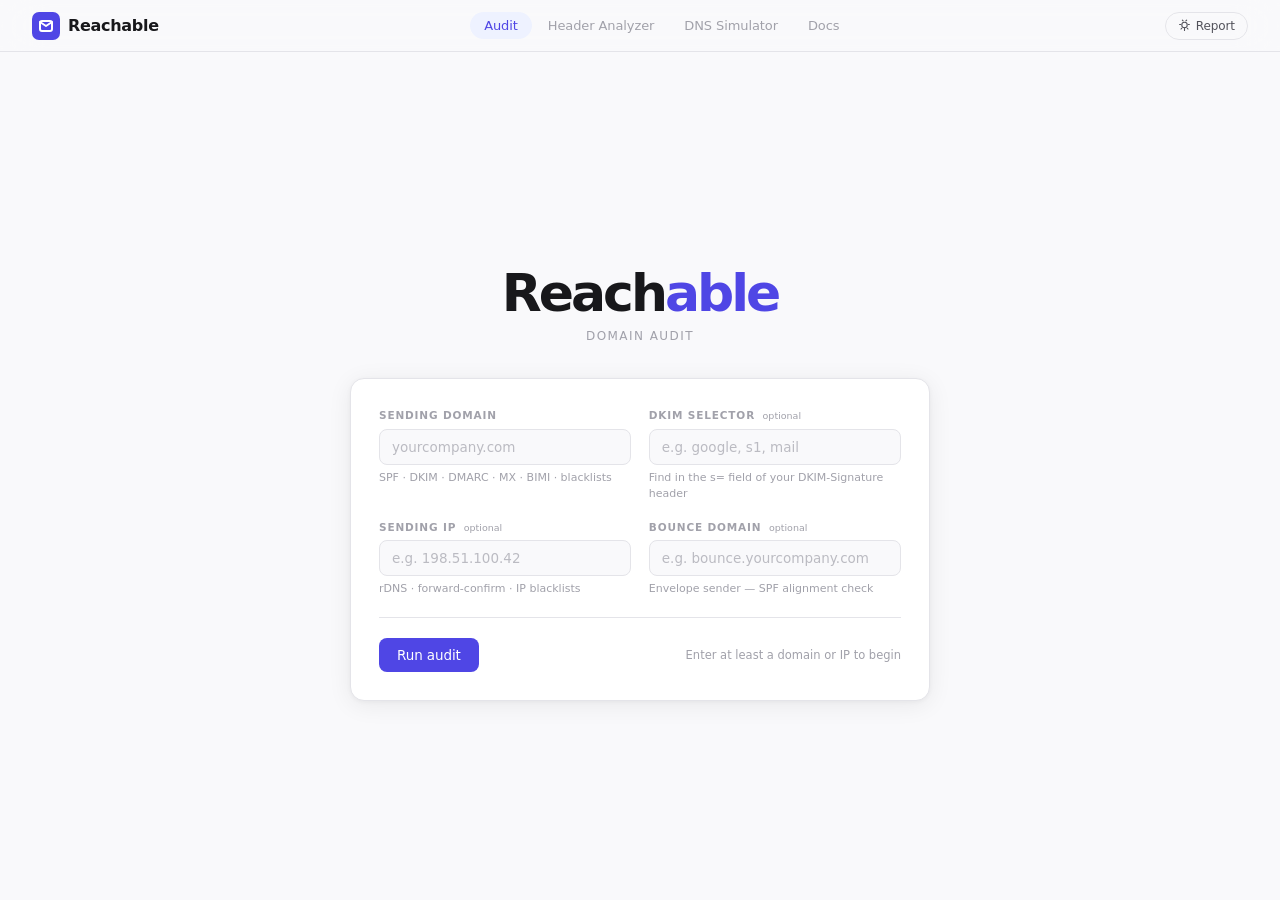
==== commit b0c23eb9: "Update index.html" ====
--- a/index.html
+++ b/index.html
@@ -25,56 +25,84 @@
 html,body{height:100%;overflow-x:hidden}
 body{font-family:-apple-system,BlinkMacSystemFont,'SF Pro Display','Segoe UI',system-ui,sans-serif;background:var(--bg);color:var(--text);font-size:15px;line-height:1.6;display:flex;flex-direction:column;-webkit-font-smoothing:antialiased}
 
+/* ── Nav ── */
 .nav{height:52px;display:flex;align-items:center;justify-content:space-between;padding:0 2rem;background:rgba(249,249,251,0.85);backdrop-filter:blur(20px);-webkit-backdrop-filter:blur(20px);border-bottom:0.5px solid var(--border);position:sticky;top:0;z-index:200}
-.nav-brand{display:flex;align-items:center;gap:8px;text-decoration:none}
-.nav-logo{width:28px;height:28px;background:var(--accent);border-radius:7px;display:flex;align-items:center;justify-content:center}
+.nav-brand{display:flex;align-items:center;gap:8px;text-decoration:none;cursor:pointer;background:none;border:none;font-family:inherit}
+.nav-logo{width:28px;height:28px;background:var(--accent);border-radius:7px;display:flex;align-items:center;justify-content:center;flex-shrink:0}
 .nav-logo svg{width:16px;height:16px;fill:none;stroke:#fff;stroke-width:2;stroke-linecap:round;stroke-linejoin:round}
 .nav-wordmark{font-size:16px;font-weight:600;color:var(--text);letter-spacing:-0.3px}
-.nav-tabs{display:flex;gap:2px;height:100%;align-items:center}
+.nav-center{display:flex;gap:2px;align-items:center}
 .nav-tab{padding:6px 14px;font-size:13px;font-weight:500;color:var(--text-3);cursor:pointer;border:none;background:none;border-radius:100px;transition:all var(--transition);letter-spacing:-0.1px;font-family:inherit}
 .nav-tab:hover{color:var(--text-2);background:var(--bg2)}
 .nav-tab.active{color:var(--accent);background:var(--accent-soft)}
-
+.nav-right{display:flex;align-items:center;gap:0.5rem}
+.report-btn{display:inline-flex;align-items:center;gap:5px;padding:6px 12px;border-radius:100px;border:0.5px solid var(--border);background:transparent;color:var(--text-2);font-size:12px;font-weight:500;cursor:pointer;transition:all var(--transition);font-family:inherit;letter-spacing:-0.1px}
+.report-btn:hover{background:var(--bg2);border-color:#c4c4d0;color:var(--text)}
+.report-btn svg{width:13px;height:13px;flex-shrink:0}
+
+/* ── Modal ── */
+.modal-overlay{display:none;position:fixed;inset:0;z-index:500;background:rgba(0,0,0,0.3);backdrop-filter:blur(4px);-webkit-backdrop-filter:blur(4px);align-items:center;justify-content:center;padding:1rem}
+.modal-overlay.open{display:flex}
+.modal-box{background:var(--surface);border:0.5px solid var(--border);border-radius:var(--radius);padding:1.75rem;max-width:400px;width:100%;box-shadow:0 20px 60px rgba(0,0,0,0.12);animation:cardIn 0.2s ease}
+.modal-header{display:flex;align-items:flex-start;justify-content:space-between;margin-bottom:1.25rem}
+.modal-title{font-size:15px;font-weight:600;letter-spacing:-0.2px}
+.modal-sub{font-size:12px;color:var(--text-3);margin-top:2px;line-height:1.5}
+.modal-close{background:none;border:none;cursor:pointer;color:var(--text-3);font-size:16px;padding:2px;line-height:1;transition:color var(--transition)}
+.modal-close:hover{color:var(--text)}
+.modal-options{display:flex;flex-direction:column;gap:7px}
+.modal-option{display:flex;align-items:center;gap:12px;padding:0.875rem 1rem;border-radius:var(--radius-sm);border:0.5px solid var(--border);text-decoration:none;color:var(--text);transition:all var(--transition)}
+.modal-option:hover{background:var(--bg);border-color:#c4c4d0}
+.modal-option-icon{width:34px;height:34px;border-radius:var(--radius-sm);display:flex;align-items:center;justify-content:center;font-size:16px;flex-shrink:0}
+.modal-option-title{font-size:13px;font-weight:500}
+.modal-option-sub{font-size:11px;color:var(--text-3);margin-top:1px}
+
+/* ── Panels ── */
 .panel{display:none;flex-direction:column;flex:1;min-height:0;overflow-y:auto}
 .panel.active{display:flex}
 
-.tool-wrap{display:flex;flex-direction:column;align-items:center;justify-content:center;padding:4rem 1.5rem 2rem;flex:1;transition:padding var(--transition),flex var(--transition)}
+/* ── Tool wrap ── */
+.tool-wrap{display:flex;flex-direction:column;align-items:center;justify-content:center;padding:3rem 1.5rem 2rem;flex:1;transition:padding var(--transition)}
 .tool-wrap.at-top{flex:none;justify-content:flex-start;padding:1.75rem 1.5rem 0}
 .tool-inner{width:100%;max-width:580px}
 
-.tool-hero{text-align:center;margin-bottom:2.75rem;transition:all 0.4s cubic-bezier(0.4,0,0.2,1);animation:heroIn 0.6s cubic-bezier(0.4,0,0.2,1) both}
-@keyframes heroIn{from{opacity:0;transform:translateY(12px)}to{opacity:1;transform:none}}
-.tool-wrap.at-top .tool-hero{text-align:left;margin-bottom:1.25rem}
-.hero-wordmark{font-size:56px;font-weight:700;letter-spacing:-3px;line-height:1;color:var(--text);transition:all 0.4s cubic-bezier(0.4,0,0.2,1)}
+/* ── Hero ── */
+.tool-hero{text-align:center;margin-bottom:2rem;animation:heroIn 0.5s ease both}
+@keyframes heroIn{from{opacity:0;transform:translateY(10px)}to{opacity:1;transform:none}}
+.tool-wrap.at-top .tool-hero{text-align:left;margin-bottom:1rem}
+.hero-wordmark{font-size:52px;font-weight:700;letter-spacing:-3px;line-height:1;color:var(--text);transition:all 0.4s ease}
 .hero-wordmark .accent{color:var(--accent)}
 .tool-wrap.at-top .hero-wordmark{font-size:20px;font-weight:600;letter-spacing:-0.5px}
-.hero-cap{display:block;font-size:12px;font-weight:500;letter-spacing:0.12em;text-transform:uppercase;color:var(--text-3);margin-top:0.6rem;transition:all 0.4s}
+.hero-cap{display:block;font-size:12px;font-weight:500;letter-spacing:0.12em;text-transform:uppercase;color:var(--text-3);margin-top:0.5rem;transition:all 0.4s}
 .tool-wrap.at-top .hero-cap{font-size:10px;margin-top:2px}
 
-.tool-card{background:var(--surface);border:0.5px solid var(--border);border-radius:var(--radius);padding:1.75rem;box-shadow:var(--shadow-md);transition:padding var(--transition),box-shadow var(--transition);animation:cardIn 0.5s 0.1s cubic-bezier(0.4,0,0.2,1) both}
-@keyframes cardIn{from{opacity:0;transform:translateY(10px)}to{opacity:1;transform:none}}
+/* ── Card ── */
+.tool-card{background:var(--surface);border:0.5px solid var(--border);border-radius:var(--radius);padding:1.75rem;box-shadow:var(--shadow-md);transition:padding var(--transition),box-shadow var(--transition);animation:cardIn 0.4s 0.1s ease both}
+@keyframes cardIn{from{opacity:0;transform:translateY(8px)}to{opacity:1;transform:none}}
 .tool-wrap.at-top .tool-card{padding:1.1rem 1.25rem;box-shadow:var(--shadow-sm)}
 .tool-wrap.at-top .form-grid{gap:0.6rem}
 .tool-wrap.at-top .tool-footer{margin-top:0.875rem;padding-top:0.875rem}
 .tool-wrap.at-top .field-hint{display:none}
 .tool-wrap.at-top .field label{font-size:10px}
 
+/* ── Fields ── */
 .form-grid{display:grid;grid-template-columns:1fr 1fr;gap:1.1rem}
 @media(max-width:540px){.form-grid{grid-template-columns:1fr}}
 .field-full{grid-column:1/-1}
-.field{display:flex;flex-direction:column;gap:0}
+.field{display:flex;flex-direction:column}
 .field label{font-size:10.5px;font-weight:600;color:var(--text-3);letter-spacing:0.08em;text-transform:uppercase;margin-bottom:5px;transition:color var(--transition)}
 .field:focus-within label{color:var(--accent)}
-.field input,.field select{width:100%;padding:9px 12px;border-radius:var(--radius-sm);border:1px solid var(--border);background:var(--bg);color:var(--text);font-size:14px;font-family:inherit;outline:none;transition:border-color var(--transition),background var(--transition),box-shadow var(--transition);letter-spacing:-0.1px}
-.field input::placeholder{color:var(--text-3);font-style:normal;font-size:13.5px;font-weight:400}
+.field input,.field select{width:100%;padding:9px 12px;border-radius:var(--radius-sm);border:1px solid var(--border);background:var(--bg);color:var(--text);font-size:14px;font-family:inherit;outline:none;transition:border-color var(--transition),background var(--transition),box-shadow var(--transition)}
+.field input::placeholder{color:var(--text-3);font-style:normal;font-size:13.5px;font-weight:400;opacity:0.7}
 .field input:hover,.field select:hover{border-color:#c4c4d0;background:var(--surface)}
 .field input:focus,.field select:focus{border-color:var(--border-focus);background:var(--surface);box-shadow:0 0 0 3px rgba(79,70,229,0.1)}
 .field-hint{font-size:11px;color:var(--text-3);margin-top:5px;line-height:1.4}
 .optional{font-weight:400;color:var(--text-3);font-size:9.5px;letter-spacing:0;text-transform:none;margin-left:3px}
 
+/* ── Footer ── */
 .tool-footer{margin-top:1.25rem;display:flex;align-items:center;justify-content:space-between;flex-wrap:wrap;gap:0.75rem;padding-top:1.25rem;border-top:0.5px solid var(--border)}
 .tool-note{font-size:11.5px;color:var(--text-3)}
 
+/* ── Buttons ── */
 .btn{display:inline-flex;align-items:center;gap:7px;padding:9px 18px;border-radius:var(--radius-sm);font-size:13.5px;font-weight:500;cursor:pointer;font-family:inherit;transition:all var(--transition);letter-spacing:-0.1px;border:none}
 .btn-primary{background:var(--accent);color:#fff}
 .btn-primary:hover{background:var(--accent-h);box-shadow:0 4px 12px rgba(79,70,229,0.3)}
@@ -85,6 +113,7 @@
 .spinner{width:13px;height:13px;border:2px solid rgba(255,255,255,0.3);border-top-color:#fff;border-radius:50%;animation:spin 0.7s linear infinite}
 @keyframes spin{to{transform:rotate(360deg)}}
 
+/* ── Upload zone ── */
 .upload-zone{border:1.5px dashed var(--border);border-radius:var(--radius-sm);padding:1.5rem;text-align:center;cursor:pointer;transition:all var(--transition);background:var(--bg)}
 .upload-zone:hover,.upload-zone.dragover{border-color:var(--accent);background:var(--accent-soft)}
 .upload-icon{font-size:1.5rem;margin-bottom:0.4rem;display:block}
@@ -94,20 +123,23 @@
 .or-divider{display:flex;align-items:center;gap:0.75rem;margin:1rem 0;color:var(--text-3);font-size:12px}
 .or-divider::before,.or-divider::after{content:'';flex:1;height:0.5px;background:var(--border)}
 
+/* ── Stream ── */
 .stream-wrap{max-width:580px;margin:1rem auto 0;width:100%;padding:0 1.5rem;display:none}
 .stream-log{background:var(--surface);border:0.5px solid var(--border);border-radius:var(--radius-sm);padding:0.875rem 1rem;display:flex;flex-direction:column;gap:6px;max-height:140px;overflow-y:auto;box-shadow:var(--shadow-sm)}
-.stream-entry{font-size:12.5px;color:var(--text-2);display:flex;align-items:center;gap:9px;animation:entryIn 0.2s ease both}
-@keyframes entryIn{from{opacity:0;transform:translateX(-4px)}to{opacity:1;transform:none}}
-.stream-dot{width:7px;height:7px;border-radius:50%;flex-shrink:0;transition:background 0.3s}
+.stream-entry{font-size:12.5px;color:var(--text-2);display:flex;align-items:center;gap:9px;animation:fadeIn 0.2s ease both}
+@keyframes fadeIn{from{opacity:0;transform:translateX(-3px)}to{opacity:1;transform:none}}
+.stream-dot{width:7px;height:7px;border-radius:50%;flex-shrink:0}
 .dot-running{background:var(--accent);animation:pulse 1.2s ease-in-out infinite}
 .dot-done{background:var(--green)}.dot-fail{background:var(--red)}.dot-warn{background:var(--amber)}.dot-info{background:var(--text-3)}
-@keyframes pulse{0%,100%{opacity:1;transform:scale(1)}50%{opacity:0.5;transform:scale(0.8)}}
-
+@keyframes pulse{0%,100%{opacity:1}50%{opacity:0.4}}
+
+/* ── Results ── */
 #audit-results-outer{padding:1.75rem 1.5rem 4rem;display:none}
 .results-inner{max-width:580px;margin:0 auto}
-
+@keyframes fadeUp{from{opacity:0;transform:translateY(8px)}to{opacity:1;transform:none}}
+
+/* ── Score ── */
 .score-hero{background:var(--surface);border:0.5px solid var(--border);border-radius:var(--radius);padding:1.5rem;margin-bottom:1rem;box-shadow:var(--shadow-sm);animation:fadeUp 0.4s ease both}
-@keyframes fadeUp{from{opacity:0;transform:translateY(8px)}to{opacity:1;transform:none}}
 .score-top{display:flex;align-items:center;gap:1.25rem;margin-bottom:1.25rem}
 .score-ring-wrap{position:relative;width:72px;height:72px;flex-shrink:0}
 .score-ring-wrap svg{transform:rotate(-90deg)}
@@ -127,8 +159,9 @@
 .tc-important{background:var(--amber-bg);border-color:var(--amber-border);color:var(--amber)}
 .tc-pass{background:var(--green-bg);border-color:var(--green-border);color:var(--green)}
 .tc-info{background:var(--blue-bg);border-color:var(--blue-border);color:var(--blue)}
-.tally-cell.dimmed{opacity:0.3}.tally-cell.highlighted{box-shadow:0 0 0 2px currentColor,var(--shadow-sm)}
-
+.tally-cell.dimmed{opacity:0.3}.tally-cell.highlighted{box-shadow:0 0 0 2px currentColor}
+
+/* ── Readiness ── */
 .readiness{border-top:0.5px solid var(--border);padding-top:1rem}
 .readiness-title{font-size:10.5px;font-weight:600;letter-spacing:0.08em;text-transform:uppercase;color:var(--text-3);margin-bottom:0.7rem}
 .readiness-grid{display:grid;grid-template-columns:repeat(3,1fr);gap:6px}
@@ -137,19 +170,22 @@
 .ri-dot{width:16px;height:16px;border-radius:50%;display:flex;align-items:center;justify-content:center;font-size:9px;flex-shrink:0;font-weight:700}
 .ri-dot.pass{background:var(--green-bg);color:var(--green)}.ri-dot.fail{background:var(--red-bg);color:var(--red)}.ri-dot.warn{background:var(--amber-bg);color:var(--amber)}.ri-dot.info{background:var(--blue-bg);color:var(--blue)}
 
+/* ── Critical banner ── */
 .critical-banner{background:var(--red-bg);border:0.5px solid var(--red-border);border-radius:var(--radius-sm);padding:1rem 1.25rem;margin-bottom:1rem;animation:fadeUp 0.4s 0.1s ease both}
 .critical-banner h3{font-size:13px;font-weight:500;color:var(--red);margin-bottom:0.5rem}
 .critical-list{list-style:none;display:flex;flex-direction:column;gap:4px}
 .critical-list li{font-size:12.5px;color:var(--red);padding-left:1rem;position:relative}
 .critical-list li::before{content:'→';position:absolute;left:0;opacity:0.6}
 
+/* ── Sections ── */
 .result-section{margin-bottom:0.875rem;scroll-margin-top:16px}
 .section-hdr{display:flex;align-items:center;justify-content:space-between;margin-bottom:0.5rem;padding:0 0.25rem}
 .section-lbl{font-size:10.5px;font-weight:600;letter-spacing:0.08em;text-transform:uppercase;color:var(--text-3)}
 .section-sum{font-size:11px;color:var(--text-3)}
 
+/* ── Cards ── */
 .cards-list{display:flex;flex-direction:column;gap:6px}
-.check-card{background:var(--surface);border-radius:var(--radius-sm);border:0.5px solid var(--border);border-left:3px solid transparent;overflow:hidden;transition:box-shadow var(--transition),transform var(--transition);animation:fadeUp 0.35s ease both}
+.check-card{background:var(--surface);border-radius:var(--radius-sm);border:0.5px solid var(--border);border-left:3px solid transparent;overflow:hidden;transition:box-shadow var(--transition),transform var(--transition);animation:fadeUp 0.3s ease both}
 .check-card:hover{box-shadow:var(--shadow-sm);transform:translateY(-1px)}
 .check-card.card-critical{border-left-color:var(--red)}.check-card.card-important{border-left-color:var(--amber)}.check-card.card-pass{border-left-color:var(--green)}.check-card.card-info{border-left-color:#3b82f6}.check-card.card-timeout{border-left-color:var(--text-3)}
 .check-card.jumped{animation:flash 1.2s ease forwards}
@@ -168,8 +204,8 @@
 .card-btn{font-size:11px;font-weight:500;padding:4px 11px;border-radius:100px;border:0.5px solid var(--border);background:transparent;color:var(--text-2);cursor:pointer;transition:all var(--transition);font-family:inherit}
 .card-btn:hover{border-color:#c4c4d0;color:var(--text);background:var(--bg2)}
 .card-expand{display:none;padding:0 1rem 1rem;overflow:hidden}
-.card-expand.open{display:block;animation:expandIn 0.22s cubic-bezier(0.4,0,0.2,1)}
-@keyframes expandIn{from{opacity:0;transform:translateY(-4px)}to{opacity:1;transform:none}}
+.card-expand.open{display:block;animation:expandIn 0.2s ease}
+@keyframes expandIn{from{opacity:0;transform:translateY(-3px)}to{opacity:1;transform:none}}
 .expand-tabs{display:flex;gap:4px;margin-bottom:0.75rem}
 .expand-tab{font-size:11px;font-weight:500;padding:4px 11px;border-radius:100px;border:0.5px solid var(--border);background:transparent;color:var(--text-2);cursor:pointer;transition:all var(--transition);font-family:inherit}
 .expand-tab.active{background:var(--text);color:#fff;border-color:var(--text)}
@@ -185,10 +221,11 @@
 .provider-pills{display:flex;flex-wrap:wrap;gap:5px;margin-top:8px}
 .provider-pill{font-size:11px;padding:4px 11px;border-radius:100px;border:0.5px solid var(--border);cursor:pointer;background:transparent;color:var(--text-2);transition:all var(--transition);font-family:inherit}
 .provider-pill.active{background:var(--accent);color:#fff;border-color:var(--accent)}
-.provider-content{display:none;margin-top:8px}.provider-content.active{display:block;animation:expandIn 0.2s ease}
-
+.provider-content{display:none;margin-top:8px}.provider-content.active{display:block}
+
+/* ── Header/Sim results ── */
 .hdr-results-wrap,.sim-results-wrap{max-width:580px;margin:0 auto;padding:1.5rem 1.5rem 4rem;display:none}
-.result-card{background:var(--surface);border:0.5px solid var(--border);border-radius:var(--radius-sm);padding:1.1rem 1.25rem;margin-bottom:0.75rem;box-shadow:var(--shadow-sm);animation:fadeUp 0.35s ease both}
+.result-card{background:var(--surface);border:0.5px solid var(--border);border-radius:var(--radius-sm);padding:1.1rem 1.25rem;margin-bottom:0.75rem;box-shadow:var(--shadow-sm);animation:fadeUp 0.3s ease both}
 .result-card-title{font-size:10.5px;font-weight:600;letter-spacing:0.08em;text-transform:uppercase;color:var(--text-3);margin-bottom:0.75rem;display:flex;align-items:center;gap:7px}
 .hdr-row{display:flex;justify-content:space-between;align-items:baseline;padding:5px 0;border-bottom:0.5px solid var(--border);font-size:12.5px;gap:1rem}
 .hdr-row:last-child{border-bottom:none}
@@ -215,24 +252,76 @@
 .sf-icon{flex-shrink:0;font-weight:700;margin-top:1px}
 .sim-finding.critical{background:var(--red-bg);color:var(--red)}.sim-finding.warn{background:var(--amber-bg);color:var(--amber)}.sim-finding.ok{background:var(--green-bg);color:var(--green)}
 
+/* ── Docs ── */
+.docs-wrap{max-width:640px;margin:0 auto;padding:2rem 1.5rem 4rem}
+.docs-card{background:var(--surface);border:0.5px solid var(--border);border-radius:var(--radius);padding:2rem;box-shadow:var(--shadow-sm)}
+.docs-intro{font-size:13.5px;color:var(--text-2);line-height:1.7;margin-bottom:2rem;padding-bottom:1.5rem;border-bottom:0.5px solid var(--border)}
+.docs-section{margin-bottom:1.75rem;padding-bottom:1.75rem;border-bottom:0.5px solid var(--border)}
+.docs-section:last-child{margin-bottom:0;padding-bottom:0;border-bottom:none}
+.docs-section-title{font-size:11px;font-weight:600;letter-spacing:0.08em;text-transform:uppercase;color:var(--text-3);margin-bottom:0.875rem}
+.docs-items{display:flex;flex-direction:column;gap:8px}
+.docs-item{display:flex;align-items:flex-start;gap:10px;font-size:13px;line-height:1.6}
+.docs-tag{flex-shrink:0;font-size:10px;font-weight:600;padding:3px 9px;border-radius:100px;background:var(--bg2);color:var(--text-2);letter-spacing:0.04em;margin-top:2px;white-space:nowrap}
+.docs-tag.red{background:var(--red-bg);color:var(--red)}
+.docs-tag.amber{background:var(--amber-bg);color:var(--amber)}
+.docs-tag.green{background:var(--green-bg);color:var(--green)}
+.docs-tag.blue{background:var(--blue-bg);color:var(--blue)}
+.docs-desc{color:var(--text-2)}
+.docs-note{font-size:12px;color:var(--text-3);line-height:1.65;padding:0.875rem 1rem;background:var(--bg2);border-radius:var(--radius-xs);margin-top:1.75rem}
+
+/* ── Error ── */
 .err-box{background:var(--red-bg);border:0.5px solid var(--red-border);border-radius:var(--radius-xs);padding:0.75rem 1rem;font-size:13px;color:var(--red);margin:0.75rem auto;max-width:580px;width:calc(100% - 3rem);display:none}
 .results-note{font-size:11.5px;color:var(--text-3);line-height:1.6;padding:0.875rem 1rem;background:var(--bg2);border-radius:var(--radius-xs);margin-top:0.75rem}
-.sr-only{position:absolute;width:1px;height:1px;overflow:hidden;clip:rect(0,0,0,0)}
 </style>
 </head>
 <body>
 
+<!-- Nav -->
 <nav class="nav">
-  <a class="nav-brand" href="#">
+  <button class="nav-brand" onclick="resetApp()">
     <div class="nav-logo"><svg viewBox="0 0 16 16"><path d="M2 4l6 4 6-4"/><rect x="2" y="3" width="12" height="10" rx="2"/></svg></div>
     <span class="nav-wordmark">Reachable</span>
-  </a>
-  <div class="nav-tabs">
-    <button class="nav-tab active" onclick="switchTab('audit',this)">Audit</button>
-    <button class="nav-tab" onclick="switchTab('header',this)">Header Analyzer</button>
-    <button class="nav-tab" onclick="switchTab('simulator',this)">DNS Simulator</button>
+  </button>
+  <div class="nav-center">
+    <button class="nav-tab active" id="tab-audit" onclick="switchTab('audit',this)">Audit</button>
+    <button class="nav-tab" id="tab-header" onclick="switchTab('header',this)">Header Analyzer</button>
+    <button class="nav-tab" id="tab-simulator" onclick="switchTab('simulator',this)">DNS Simulator</button>
+    <button class="nav-tab" id="tab-docs" onclick="switchTab('docs',this)">Docs</button>
+  </div>
+  <div class="nav-right">
+    <button class="report-btn" onclick="document.getElementById('bugModal').classList.add('open')">
+      <svg viewBox="0 0 24 24" fill="none" stroke="currentColor" stroke-width="2" stroke-linecap="round" stroke-linejoin="round"><path d="M8 2l1.5 1.5"/><path d="M14.5 3.5L16 2"/><circle cx="12" cy="11" r="5"/><path d="M12 16v5"/><path d="M5 10H3"/><path d="M21 10h-2"/><path d="M5.5 18.5l1.5-1.5"/><path d="M17 17l1.5 1.5"/></svg>
+      Report
+    </button>
   </div>
 </nav>
+
+<!-- Bug modal -->
+<div class="modal-overlay" id="bugModal" onclick="if(event.target===this)this.classList.remove('open')">
+  <div class="modal-box">
+    <div class="modal-header">
+      <div>
+        <div class="modal-title">Share feedback</div>
+        <div class="modal-sub">Found a bug or have an idea? We read everything.</div>
+      </div>
+      <button class="modal-close" onclick="document.getElementById('bugModal').classList.remove('open')">✕</button>
+    </div>
+    <div class="modal-options">
+      <a class="modal-option" href="https://tally.so/r/Gxq0bo" target="_blank" rel="noopener" onclick="document.getElementById('bugModal').classList.remove('open')">
+        <div class="modal-option-icon" style="background:var(--red-bg)">🐛</div>
+        <div><div class="modal-option-title">Bug report</div><div class="modal-option-sub">Something is broken or not working right</div></div>
+      </a>
+      <a class="modal-option" href="https://tally.so/r/Gxq0bo" target="_blank" rel="noopener" onclick="document.getElementById('bugModal').classList.remove('open')">
+        <div class="modal-option-icon" style="background:var(--accent-soft)">💡</div>
+        <div><div class="modal-option-title">Feature request</div><div class="modal-option-sub">Something you wish Reachable could do</div></div>
+      </a>
+      <a class="modal-option" href="https://tally.so/r/Gxq0bo" target="_blank" rel="noopener" onclick="document.getElementById('bugModal').classList.remove('open')">
+        <div class="modal-option-icon" style="background:var(--green-bg)">💬</div>
+        <div><div class="modal-option-title">General feedback</div><div class="modal-option-sub">Anything else on your mind</div></div>
+      </a>
+    </div>
+  </div>
+</div>
 
 <!-- AUDIT -->
 <div class="panel active" id="panel-audit">
@@ -302,7 +391,7 @@
           <div class="upload-filename" id="hdrFileName"></div>
         </div>
         <div class="or-divider"><span>or paste headers below</span></div>
-        <textarea id="headerInput" rows="7" style="width:100%;font-family:'SF Mono',SFMono-Regular,Consolas,monospace;font-size:12px;padding:10px 12px;border-radius:8px;border:1px solid var(--border);background:var(--bg);color:var(--text);outline:none;resize:vertical;line-height:1.65;transition:border-color var(--transition),box-shadow var(--transition)" placeholder="Paste your raw email headers here...&#10;&#10;Gmail: open email, click ⋮, Show original&#10;Outlook: File > Properties > Internet headers"></textarea>
+        <textarea id="headerInput" rows="7" style="width:100%;font-family:'SF Mono',SFMono-Regular,Consolas,monospace;font-size:12px;padding:10px 12px;border-radius:8px;border:1px solid var(--border);background:var(--bg);color:var(--text);outline:none;resize:vertical;line-height:1.65;transition:border-color var(--transition),box-shadow var(--transition)" placeholder="Paste your raw email headers here...&#10;&#10;Gmail: open email, click the three dots, Show original&#10;Outlook: File, Properties, Internet headers"></textarea>
         <div class="tool-footer">
           <div style="display:flex;gap:0.75rem;flex-wrap:wrap">
             <button class="btn btn-primary" onclick="analyzeHeaders()">Analyze headers</button>
@@ -358,23 +447,68 @@
   </div>
 </div>
 
+<!-- DOCS -->
+<div class="panel" id="panel-docs">
+  <div class="tool-wrap" id="docsWrap" style="justify-content:flex-start;padding-top:2rem">
+    <div class="tool-inner" style="max-width:640px">
+      <div class="tool-hero" style="margin-bottom:1.5rem">
+        <div class="hero-wordmark">Reach<span class="accent">able</span></div>
+        <span class="hero-cap">Documentation</span>
+      </div>
+      <div class="docs-card">
+        <p class="docs-intro">Reachable checks the technical infrastructure behind your email sending. Everything runs in your browser using Cloudflare DNS. Nothing you enter is stored, tracked or logged.</p>
+
+        <div class="docs-section">
+          <div class="docs-section-title">Domain Audit</div>
+          <div class="docs-items">
+            <div class="docs-item"><span class="docs-tag">SPF</span><span class="docs-desc">Checks which servers are authorised to send email for your domain. Validates the all mechanism, lookup count against the 10-lookup limit, and flags configurations like +all.</span></div>
+            <div class="docs-item"><span class="docs-tag">DKIM</span><span class="docs-desc">Verifies your public key exists at the selector you provide. Follows CNAME chains. Estimates key size and flags weak or revoked keys.</span></div>
+            <div class="docs-item"><span class="docs-tag">DMARC</span><span class="docs-desc">Checks your policy (p=), subdomain policy (sp=), sampling rate (pct=), and whether aggregate reports are configured (rua=). Falls back to org domain if needed.</span></div>
+            <div class="docs-item"><span class="docs-tag">MX</span><span class="docs-desc">Confirms inbound mail delivery is configured for your domain.</span></div>
+            <div class="docs-item"><span class="docs-tag">BIMI</span><span class="docs-desc">Checks whether your brand logo is configured to appear in Gmail, Yahoo and Apple Mail.</span></div>
+            <div class="docs-item"><span class="docs-tag">MTA-STS</span><span class="docs-desc">Checks whether TLS is enforced for inbound email connections.</span></div>
+            <div class="docs-item"><span class="docs-tag">Blacklists</span><span class="docs-desc">Queries URIBL, SURBL and DBL Spamhaus for your domain reputation.</span></div>
+          </div>
+        </div>
+
+        <div class="docs-section">
+          <div class="docs-section-title">IP Checks</div>
+          <div class="docs-items">
+            <div class="docs-item"><span class="docs-tag">rDNS</span><span class="docs-desc">Looks up the PTR record for your IP and forward-confirms it resolves back to the same IP. Supports IPv4 and IPv6.</span></div>
+            <div class="docs-item"><span class="docs-tag">IP Blacklists</span><span class="docs-desc">Queries Spamhaus ZEN, Barracuda, SORBS, SpamCop and MXToolbox. Validates actual positive response codes to avoid false positives.</span></div>
+          </div>
+        </div>
+
+        <div class="docs-section">
+          <div class="docs-section-title">Header Analyzer</div>
+          <p style="font-size:13px;color:var(--text-2);line-height:1.7">Paste raw email headers from Gmail (three dots menu, Show original) or Outlook (File, Properties, Internet headers). Reachable decodes SPF, DKIM, DMARC and ARC results in transit, shows the routing path hop by hop, and flags spam signals.</p>
+        </div>
+
+        <div class="docs-section">
+          <div class="docs-section-title">DNS Simulator</div>
+          <p style="font-size:13px;color:var(--text-2);line-height:1.7">Paste a proposed SPF or DMARC record before publishing it. For SPF, Reachable estimates the DNS lookup count and flags dangerous configurations. For DMARC, it validates p=, pct=, rua= and sp=. No DNS changes are made.</p>
+        </div>
+
+        <div class="docs-section">
+          <div class="docs-section-title">Severity levels</div>
+          <div class="docs-items">
+            <div class="docs-item"><span class="docs-tag red">Critical</span><span class="docs-desc">Fix immediately. These are actively hurting your deliverability or leaving your domain open to spoofing.</span></div>
+            <div class="docs-item"><span class="docs-tag amber">Important</span><span class="docs-desc">Should be addressed soon. Not breaking anything today but could become a problem.</span></div>
+            <div class="docs-item"><span class="docs-tag green">Pass</span><span class="docs-desc">This check is correctly configured.</span></div>
+            <div class="docs-item"><span class="docs-tag blue">Info</span><span class="docs-desc">Optional or informational. Worth knowing about but not urgent.</span></div>
+          </div>
+        </div>
+
+        <p class="docs-note">All checks use Cloudflare DNS-over-HTTPS (cloudflare-dns.com/dns-query). Blacklist checks cover a representative sample — for comprehensive coverage also check Google Postmaster Tools and your ESP dashboard.</p>
+      </div>
+    </div>
+  </div>
+</div>
+
 <script>
 const DNS_TIMEOUT=5000;
-const KNOW_HOW={
-  spf:`SPF lists which servers are allowed to send email for your domain. Receiving servers check it on every message. Missing SPF means anyone can impersonate you. More than 10 DNS lookups causes a permerror — treated as a hard fail.`,
-  dkim:`DKIM signs every outbound email with a cryptographic key. The receiving server fetches your public key from DNS and verifies it wasn't tampered with. Without DKIM there's no proof an email genuinely came from you.`,
-  dmarc:`DMARC tells receiving servers what to do when SPF or DKIM fails — nothing, quarantine, or reject. It also sends you aggregate reports so you can see who's sending from your domain. Without DMARC, spoofing goes unchecked.`,
-  mx:`MX records tell other mail servers where to deliver email sent to your domain. Without them, replies bounce and your domain looks misconfigured.`,
-  rdns:`Reverse DNS (PTR) maps your sending IP to a hostname. Forward-confirmed rDNS means that hostname also resolves back to the same IP. Most receiving servers check this — a missing PTR is a classic spam signal.`,
-  blacklist:`Blocklists are real-time databases of IPs and domains flagged for spam. If listed, receiving servers may reject or bulk-folder your mail. Always fix the root cause before requesting removal.`,
-  bimi:`BIMI lets your brand logo appear in supported inboxes like Gmail, Yahoo and Apple Mail. It needs a strong DMARC policy and a DNS record pointing to your SVG logo.`,
-  tls:`MTA-STS enforces TLS encryption for inbound email, preventing downgrade attacks. Without it, connections can fall back to unencrypted.`,
-};
-const FIX_DATA={
-  spf_missing:{steps:`Add a TXT record on your domain's DNS that tells the world which servers are allowed to send on your behalf.`,record:`v=spf1 include:YOUR_ESP ~all`,providers:{'Google Workspace':{record:`v=spf1 include:_spf.google.com ~all`,note:`Replace with your actual record if you send from other services too.`},'Microsoft 365':{record:`v=spf1 include:spf.protection.outlook.com ~all`,note:`Add other includes if you send from additional platforms.`},'SendGrid':{record:`v=spf1 include:sendgrid.net ~all`,note:`SendGrid recommends using DKIM as the primary authentication method.`},'Mailgun':{record:`v=spf1 include:mailgun.org ~all`,note:``},'AWS SES':{record:`v=spf1 include:amazonses.com ~all`,note:`Only needed if not using a custom MAIL FROM domain.`},'Postmark':{record:`v=spf1 include:spf.mtasv.net ~all`,note:`Postmark also provides DKIM — use both.`}}},
-  dmarc_missing:{steps:`Add a TXT record at _dmarc.yourdomain.com. Start with p=none to monitor, then move to quarantine or reject once confident.`,record:`v=DMARC1; p=none; rua=mailto:dmarc@yourdomain.com; fo=1`,providers:{'Starter (monitoring)':{record:`v=DMARC1; p=none; rua=mailto:dmarc@yourdomain.com`,note:`p=none means monitoring only. No enforcement yet.`},'Intermediate':{record:`v=DMARC1; p=quarantine; pct=25; rua=mailto:dmarc@yourdomain.com`,note:`25% of failing mail goes to spam. Increase pct gradually.`},'Strict':{record:`v=DMARC1; p=reject; rua=mailto:dmarc@yourdomain.com; ruf=mailto:dmarc@yourdomain.com; fo=1`,note:`All failing mail is rejected. Only use when fully confident.`}}},
-  dkim_missing:{steps:`DKIM requires a private/public key pair. Your ESP generates this. Add the public key as a TXT record at selector._domainkey.yourdomain.com.`,record:`Contact your ESP to generate a DKIM key pair.`,providers:{'Google Workspace':{record:`Admin Console > Apps > Google Workspace > Gmail > Authenticate email`,note:`Google generates the key and gives you the exact record to publish.`},'Microsoft 365':{record:`Microsoft 365 Defender > Email & collaboration > Policies > DKIM`,note:`M365 uses CNAMEs, not TXT records.`},'SendGrid':{record:`Settings > Sender Authentication > Domain Authentication`,note:`SendGrid generates two CNAME records for your DNS.`},'Mailgun':{record:`Sending > Domains > your domain > DNS records`,note:`Mailgun gives you the exact TXT record.`}}},
-};
+const KNOW_HOW={spf:`SPF lists which servers are allowed to send email for your domain. Receiving servers check it on every message. Missing SPF means anyone can impersonate you. More than 10 DNS lookups causes a permerror — treated as a hard fail.`,dkim:`DKIM signs every outbound email with a cryptographic key. The receiving server fetches your public key from DNS and verifies it wasn't tampered with. Without DKIM there's no proof an email genuinely came from you.`,dmarc:`DMARC tells receiving servers what to do when SPF or DKIM fails — nothing, quarantine, or reject. It also sends you aggregate reports so you can see who's sending from your domain. Without DMARC, spoofing goes unchecked.`,mx:`MX records tell other mail servers where to deliver email sent to your domain. Without them, replies bounce and your domain looks misconfigured.`,rdns:`Reverse DNS (PTR) maps your sending IP to a hostname. Forward-confirmed rDNS means that hostname also resolves back to the same IP. Most receiving servers check this — a missing PTR is a classic spam signal.`,blacklist:`Blocklists are real-time databases of IPs and domains flagged for spam. If listed, receiving servers may reject or bulk-folder your mail. Always fix the root cause before requesting removal.`,bimi:`BIMI lets your brand logo appear in supported inboxes like Gmail, Yahoo and Apple Mail. It needs a strong DMARC policy and a DNS record pointing to your SVG logo.`,tls:`MTA-STS enforces TLS encryption for inbound email, preventing downgrade attacks. Without it, connections can fall back to unencrypted.`};
+const FIX_DATA={spf_missing:{steps:`Add a TXT record on your domain's DNS that tells the world which servers are allowed to send on your behalf.`,record:`v=spf1 include:YOUR_ESP ~all`,providers:{'Google Workspace':{record:`v=spf1 include:_spf.google.com ~all`,note:`Replace with your actual record if you send from other services too.`},'Microsoft 365':{record:`v=spf1 include:spf.protection.outlook.com ~all`,note:`Add other includes if you send from additional platforms.`},'SendGrid':{record:`v=spf1 include:sendgrid.net ~all`,note:`SendGrid recommends using DKIM as the primary authentication method.`},'Mailgun':{record:`v=spf1 include:mailgun.org ~all`,note:``},'AWS SES':{record:`v=spf1 include:amazonses.com ~all`,note:`Only needed if not using a custom MAIL FROM domain.`},'Postmark':{record:`v=spf1 include:spf.mtasv.net ~all`,note:`Postmark also provides DKIM — use both.`}}},dmarc_missing:{steps:`Add a TXT record at _dmarc.yourdomain.com. Start with p=none to monitor, then move to quarantine or reject once confident.`,record:`v=DMARC1; p=none; rua=mailto:dmarc@yourdomain.com; fo=1`,providers:{'Starter (monitoring)':{record:`v=DMARC1; p=none; rua=mailto:dmarc@yourdomain.com`,note:`p=none means monitoring only. No enforcement yet.`},'Intermediate':{record:`v=DMARC1; p=quarantine; pct=25; rua=mailto:dmarc@yourdomain.com`,note:`25% of failing mail goes to spam. Increase pct gradually.`},'Strict':{record:`v=DMARC1; p=reject; rua=mailto:dmarc@yourdomain.com; ruf=mailto:dmarc@yourdomain.com; fo=1`,note:`All failing mail is rejected. Only use when fully confident.`}}},dkim_missing:{steps:`DKIM requires a private/public key pair. Your ESP generates this. Add the public key as a TXT record at selector._domainkey.yourdomain.com.`,record:`Contact your ESP to generate a DKIM key pair.`,providers:{'Google Workspace':{record:`Admin Console > Apps > Google Workspace > Gmail > Authenticate email`,note:`Google generates the key and gives you the exact record to publish.`},'Microsoft 365':{record:`Microsoft 365 Defender > Email and collaboration > Policies > DKIM`,note:`M365 uses CNAMEs, not TXT records.`},'SendGrid':{record:`Settings > Sender Authentication > Domain Authentication`,note:`SendGrid generates two CNAME records for your DNS.`},'Mailgun':{record:`Sending > Domains > your domain > DNS records`,note:`Mailgun gives you the exact TXT record.`}}}};
 
 function esc(s){return String(s).replace(/&/g,'&amp;').replace(/</g,'&lt;').replace(/>/g,'&gt;').replace(/"/g,'&quot;').replace(/'/g,'&#39;')}
 function normalizeDomain(r){r=(r||'').trim();if(!r)return '';if(r.includes('://')){try{r=new URL(r).hostname;}catch{r=r.replace(/^.*:\/\//,'').split('/')[0];}}r=r.split(':')[0].replace(/\/.*$/,'').replace(/\.$/,'').toLowerCase();try{r=new URL('http://'+r).hostname;}catch{}return r;}
@@ -386,14 +520,8 @@
 
 async function dnsLookup(name,type){
   const ctrl=new AbortController();const tid=setTimeout(()=>ctrl.abort(),DNS_TIMEOUT);
-  try{
-    const r=await fetch(`https://cloudflare-dns.com/dns-query?name=${encodeURIComponent(name)}&type=${type}`,{method:'GET',mode:'cors',credentials:'omit',headers:{'Accept':'application/dns-json'},signal:ctrl.signal});
-    clearTimeout(tid);if(!r.ok)return{status:'error',errorType:'http_'+r.status,answer:[]};
-    const d=await r.json();
-    if(d.Status===2)return{status:'servfail',errorType:'SERVFAIL',answer:[]};
-    if(d.Status===3)return{status:'nxdomain',errorType:'NXDOMAIN',answer:[]};
-    return{status:'ok',errorType:null,answer:d.Answer||[]};
-  }catch(e){clearTimeout(tid);return e.name==='AbortError'?{status:'timeout',errorType:'timeout',answer:[]}:{status:'error',errorType:e.message,answer:[]};}
+  try{const r=await fetch(`https://cloudflare-dns.com/dns-query?name=${encodeURIComponent(name)}&type=${type}`,{method:'GET',mode:'cors',credentials:'omit',headers:{'Accept':'application/dns-json'},signal:ctrl.signal});clearTimeout(tid);if(!r.ok)return{status:'error',errorType:'http_'+r.status,answer:[]};const d=await r.json();if(d.Status===2)return{status:'servfail',errorType:'SERVFAIL',answer:[]};if(d.Status===3)return{status:'nxdomain',errorType:'NXDOMAIN',answer:[]};return{status:'ok',errorType:null,answer:d.Answer||[]};}
+  catch(e){clearTimeout(tid);return e.name==='AbortError'?{status:'timeout',errorType:'timeout',answer:[]}:{status:'error',errorType:e.message,answer:[]};}
 }
 function normTXT(d){return d.replace(/"\s+"/g,'').replace(/^"|"$/g,'').trim();}
 function lookupFailed(r){return r.status==='timeout'||r.status==='error'||r.status==='servfail';}
@@ -438,13 +566,7 @@
     const panes=document.createElement('div');let first=true;
     const addTab=(label,content)=>{const tb=document.createElement('button');tb.className='expand-tab'+(first?' active':'');tb.textContent=label;const pane=document.createElement('div');pane.className='expand-pane'+(first?' active':'');pane.appendChild(content);tabs.appendChild(tb);panes.appendChild(pane);first=false;tb.addEventListener('click',()=>{tabs.querySelectorAll('.expand-tab').forEach(t=>t.classList.remove('active'));panes.querySelectorAll('.expand-pane').forEach(p=>p.classList.remove('active'));tb.classList.add('active');pane.classList.add('active');});};
     if(khKey){const kh=document.createElement('div');kh.className='knowhow-box';const lbl=document.createElement('div');lbl.className='knowhow-lbl';lbl.textContent='What is this?';const txt=document.createElement('p');txt.textContent=KNOW_HOW[khKey]||'';kh.appendChild(lbl);kh.appendChild(txt);addTab('Explain',kh);}
-    if(fixKey&&FIX_DATA[fixKey]){
-      const fd=FIX_DATA[fixKey];const fb=document.createElement('div');fb.className='fix-box';
-      const st=document.createElement('div');st.className='fix-step';st.textContent=fd.steps;fb.appendChild(st);
-      if(fd.record&&!fd.record.startsWith('Contact')&&!fd.record.startsWith('Admin')){const rw=document.createElement('div');rw.className='fix-record';const pre=document.createElement('pre');pre.textContent=fd.record;const cp=document.createElement('button');cp.className='copy-btn';cp.textContent='Copy';cp.onclick=()=>{navigator.clipboard.writeText(fd.record).then(()=>{cp.textContent='Copied!';setTimeout(()=>cp.textContent='Copy',2000);});};rw.appendChild(pre);rw.appendChild(cp);fb.appendChild(rw);}
-      if(fd.providers){const pl=document.createElement('div');pl.className='fix-step';pl.style.marginTop='0.75rem';const s=document.createElement('strong');s.textContent='Provider-specific:';pl.appendChild(s);fb.appendChild(pl);const pills=document.createElement('div');pills.className='provider-pills';const contents=document.createElement('div');Object.entries(fd.providers).forEach(([pn,pd])=>{const pill=document.createElement('button');pill.className='provider-pill';pill.textContent=pn;const pc=document.createElement('div');pc.className='provider-content';const pw=document.createElement('div');pw.className='fix-record';const pp=document.createElement('pre');pp.textContent=pd.record;const pcp=document.createElement('button');pcp.className='copy-btn';pcp.textContent='Copy';pcp.onclick=()=>{navigator.clipboard.writeText(pd.record).then(()=>{pcp.textContent='Copied!';setTimeout(()=>pcp.textContent='Copy',2000);});};pw.appendChild(pp);pw.appendChild(pcp);pc.appendChild(pw);if(pd.note){const n=document.createElement('div');n.style.cssText='font-size:11px;color:var(--text-3);margin-top:5px';n.textContent=pd.note;pc.appendChild(n);}pill.addEventListener('click',()=>{pills.querySelectorAll('.provider-pill').forEach(p=>p.classList.remove('active'));contents.querySelectorAll('.provider-content').forEach(c=>c.classList.remove('active'));if(pill.classList.contains('active')){pill.classList.remove('active');}else{pill.classList.add('active');pc.classList.add('active');}});pills.appendChild(pill);contents.appendChild(pc);});fb.appendChild(pills);fb.appendChild(contents);}
-      addTab('How to fix',fb);
-    }
+    if(fixKey&&FIX_DATA[fixKey]){const fd=FIX_DATA[fixKey];const fb=document.createElement('div');fb.className='fix-box';const st=document.createElement('div');st.className='fix-step';st.textContent=fd.steps;fb.appendChild(st);if(fd.record&&!fd.record.startsWith('Contact')&&!fd.record.startsWith('Admin')){const rw=document.createElement('div');rw.className='fix-record';const pre=document.createElement('pre');pre.textContent=fd.record;const cp=document.createElement('button');cp.className='copy-btn';cp.textContent='Copy';cp.onclick=()=>{navigator.clipboard.writeText(fd.record).then(()=>{cp.textContent='Copied!';setTimeout(()=>cp.textContent='Copy',2000);});};rw.appendChild(pre);rw.appendChild(cp);fb.appendChild(rw);}if(fd.providers){const pl=document.createElement('div');pl.className='fix-step';pl.style.marginTop='0.75rem';const s=document.createElement('strong');s.textContent='Provider-specific:';pl.appendChild(s);fb.appendChild(pl);const pills=document.createElement('div');pills.className='provider-pills';const contents=document.createElement('div');Object.entries(fd.providers).forEach(([pn,pd])=>{const pill=document.createElement('button');pill.className='provider-pill';pill.textContent=pn;const pc=document.createElement('div');pc.className='provider-content';const pw=document.createElement('div');pw.className='fix-record';const pp=document.createElement('pre');pp.textContent=pd.record;const pcp=document.createElement('button');pcp.className='copy-btn';pcp.textContent='Copy';pcp.onclick=()=>{navigator.clipboard.writeText(pd.record).then(()=>{pcp.textContent='Copied!';setTimeout(()=>pcp.textContent='Copy',2000);});};pw.appendChild(pp);pw.appendChild(pcp);pc.appendChild(pw);if(pd.note){const n=document.createElement('div');n.style.cssText='font-size:11px;color:var(--text-3);margin-top:5px';n.textContent=pd.note;pc.appendChild(n);}pill.addEventListener('click',()=>{pills.querySelectorAll('.provider-pill').forEach(p=>p.classList.remove('active'));contents.querySelectorAll('.provider-content').forEach(c=>c.classList.remove('active'));if(pill.classList.contains('active')){pill.classList.remove('active');}else{pill.classList.add('active');pc.classList.add('active');}});pills.appendChild(pill);contents.appendChild(pc);});fb.appendChild(pills);fb.appendChild(contents);}addTab('How to fix',fb);}
     expand.appendChild(tabs);expand.appendChild(panes);card.appendChild(expand);
     eb.addEventListener('click',()=>{const o=expand.classList.toggle('open');eb.textContent=o?'Close':'Details';});
   }
@@ -487,12 +609,29 @@
   if(!on)setTimeout(()=>{document.getElementById('streamWrap').style.display='none';},1000);
 }
 
+function resetApp(){
+  document.getElementById('auditWrap').classList.remove('at-top');
+  document.getElementById('auditResults').innerHTML='';
+  document.getElementById('audit-results-outer').style.display='none';
+  document.getElementById('errBox').style.display='none';
+  document.getElementById('streamLog').innerHTML='';
+  document.getElementById('domain').value='';
+  document.getElementById('dkimSel').value='';
+  document.getElementById('ip').value='';
+  document.getElementById('returnPath').value='';
+  statusGroups.length=0;activeFilter=null;
+  document.querySelectorAll('.panel').forEach(p=>{p.classList.remove('active');p.style.display='none';});
+  document.querySelectorAll('.nav-tab').forEach(t=>t.classList.remove('active'));
+  document.getElementById('panel-audit').classList.add('active');
+  document.getElementById('panel-audit').style.display='flex';
+  document.getElementById('tab-audit').classList.add('active');
+}
+
 async function runAudit(){
   const runId=++currentRunId;
   document.getElementById('errBox').style.display='none';
   const resultsEl=document.getElementById('auditResults');
-  resultsEl.innerHTML='';
-  document.getElementById('audit-results-outer').style.display='none';
+  resultsEl.innerHTML='';document.getElementById('audit-results-outer').style.display='none';
   document.getElementById('streamLog').innerHTML='';
   statusGroups.length=0;activeFilter=null;
   const domain=normalizeDomain(document.getElementById('domain').value);
@@ -507,10 +646,8 @@
   const criticals=[];const readinessChecks=[];
   function tally(sev,label){if(sev==='critical'){critCount++;if(label)criticals.push(label);}else if(sev==='important')impCount++;else if(sev==='pass')passCount++;else infoCount++;}
   const allSections=[];
-  try{
-    const[domSections,ipSection]=await Promise.all([domain?auditDomain(domain,sel,rpDomain,tally,readinessChecks):Promise.resolve([]),ip?auditIP(ip,tally,readinessChecks):Promise.resolve(null)]);
-    allSections.push(...domSections);if(ipSection)allSections.push(ipSection);
-  }catch(e){setLoading(false);const b=document.getElementById('errBox');b.textContent='Error: '+e.message;b.style.display='block';return;}
+  try{const[domSections,ipSection]=await Promise.all([domain?auditDomain(domain,sel,rpDomain,tally,readinessChecks):Promise.resolve([]),ip?auditIP(ip,tally,readinessChecks):Promise.resolve(null)]);allSections.push(...domSections);if(ipSection)allSections.push(ipSection);}
+  catch(e){setLoading(false);const b=document.getElementById('errBox');b.textContent='Error: '+e.message;b.style.display='block';return;}
   if(runId!==currentRunId){setLoading(false);return;}
   setLoading(false);
   const total=critCount+impCount+passCount;const score=total?Math.round((passCount/total)*100):0;
@@ -540,132 +677,40 @@
   frag.appendChild(sw);
   const note=document.createElement('div');note.className='results-note';note.textContent='Checks run via Cloudflare DNS-over-HTTPS and public DNSBL lookups. Nothing is stored. Also check Google Postmaster Tools and your ESP dashboard for full coverage.';
   frag.appendChild(note);
-  resultsEl.appendChild(frag);
-  document.getElementById('audit-results-outer').style.display='block';
+  resultsEl.appendChild(frag);document.getElementById('audit-results-outer').style.display='block';
   setTimeout(()=>{const arc=document.getElementById('scoreArc');if(arc){const offset=188-Math.round((score/100)*188);arc.style.stroke=scoreColor;arc.style.strokeDashoffset=offset;}},100);
 }
 
 async function auditDomain(domain,sel,rpDomain,tally,readiness){
   const sections=[];
-  const s1=streamLog(`Checking SPF on ${domain}...`);
-  const s2=streamLog('Checking DMARC policy...');
-  const s3=streamLog(sel?`Verifying DKIM selector "${sel}"...`:'DKIM: no selector provided');
-  const s4=streamLog('Checking MX, BIMI, MTA-STS...');
-  const s5=streamLog('Querying domain blacklists...');
-  const[spfRes,dmarcRes,dmarcOrgRes,mxRes,bimiRes,mtaRes,dkimRes,rpSpfRes,domBL]=await Promise.all([
-    dnsLookup(domain,'TXT'),dnsLookup(`_dmarc.${domain}`,'TXT'),dnsLookup(`_dmarc.${orgDomain(domain)}`,'TXT'),
-    dnsLookup(domain,'MX'),dnsLookup(`default._bimi.${domain}`,'TXT'),dnsLookup(`_mta-sts.${domain}`,'TXT'),
-    sel?resolveDKIM(sel,domain):Promise.resolve(null),
-    rpDomain&&rpDomain!==domain?dnsLookup(rpDomain,'TXT'):Promise.resolve(null),
-    checkDomainBlacklists(domain),
-  ]);
+  const s1=streamLog(`Checking SPF on ${domain}...`);const s2=streamLog('Checking DMARC policy...');const s3=streamLog(sel?`Verifying DKIM selector "${sel}"...`:'DKIM: no selector provided');const s4=streamLog('Checking MX, BIMI, MTA-STS...');const s5=streamLog('Querying domain blacklists...');
+  const[spfRes,dmarcRes,dmarcOrgRes,mxRes,bimiRes,mtaRes,dkimRes,rpSpfRes,domBL]=await Promise.all([dnsLookup(domain,'TXT'),dnsLookup(`_dmarc.${domain}`,'TXT'),dnsLookup(`_dmarc.${orgDomain(domain)}`,'TXT'),dnsLookup(domain,'MX'),dnsLookup(`default._bimi.${domain}`,'TXT'),dnsLookup(`_mta-sts.${domain}`,'TXT'),sel?resolveDKIM(sel,domain):Promise.resolve(null),rpDomain&&rpDomain!==domain?dnsLookup(rpDomain,'TXT'):Promise.resolve(null),checkDomainBlacklists(domain)]);
   const authCards=[];
   if(lookupFailed(spfRes)){s1.resolve('info');authCards.push(makeCard('SPF record','timeout','',`DNS lookup failed (${spfRes.errorType}).`,'spf'));readiness.push({label:'SPF configured',status:'fail'});}
-  else{
-    const recs=spfRes.answer.map(a=>normTXT(a.data)).filter(d=>d.startsWith('v=spf1'));
-    if(!recs.length){s1.resolve('fail');tally('critical','No SPF record on '+domain);authCards.push(makeCard('SPF record','critical','No record found',`No SPF TXT record for ${domain}. Any server can send as you right now.`,'spf','spf_missing'));readiness.push({label:'SPF configured',status:'fail'});}
-    else if(recs.length>1){s1.resolve('fail');tally('critical','Multiple SPF records on '+domain);authCards.push(makeCard('SPF record','critical',recs.join(' | '),'Multiple SPF records. Only one is allowed — receiving servers return a permerror.','spf'));readiness.push({label:'SPF configured',status:'warn'});}
-    else{
-      const spf=recs[0];let sev='pass',desc='SPF record found. ';
-      if(spf.includes('+all')){sev='critical';tally('critical','SPF uses +all');desc+='+all allows any server to send as you. Critical misconfiguration.';}
-      else if(spf.includes('?all')){sev='important';tally('important');desc+='?all does not reject unauthorised senders. Use ~all or -all.';}
-      else if(spf.includes('~all')){tally('pass');desc+='~all (softfail) flags unauthorised senders.';}
-      else if(spf.includes('-all')){tally('pass');desc+='-all rejects unauthorised senders. Strongest setting.';}
-      else{sev='important';tally('important');desc+='No all mechanism. SPF result is undefined for unknown senders.';}
-      s1.resolve(sev==='pass'?'done':sev==='critical'?'fail':'warn');
-      const c=makeCard('SPF record',sev,spf,desc,'spf');authCards.push(c);
-      readiness.push({label:'SPF configured',status:sev==='pass'?'pass':sev==='critical'?'fail':'warn'});
-      countSPFLookups(domain).then(n=>{const d=c.querySelector('.card-desc');if(!d)return;if(n>10)d.textContent+=` Also: ${n} DNS lookups — exceeds the limit of 10, causing a permerror.`;else if(n>8)d.textContent+=` Approaching the 10-lookup limit (~${n} detected).`;});
-    }
-  }
-  const dmTXTs=dmarcRes.status==='ok'?dmarcRes.answer.map(a=>normTXT(a.data)).filter(d=>d.startsWith('v=DMARC1')):[];
-  const orgTXTs=dmarcOrgRes.status==='ok'?dmarcOrgRes.answer.map(a=>normTXT(a.data)).filter(d=>d.startsWith('v=DMARC1')):[];
-  const dmRec=dmTXTs[0]||orgTXTs[0]||null;const usedOrg=!dmTXTs.length&&orgTXTs.length>0;
-  if(lookupFailed(dmarcRes)){s2.resolve('info');authCards.push(makeCard('DMARC record','timeout','',`Lookup failed (${dmarcRes.errorType}).`,'dmarc'));readiness.push({label:'DMARC enforced',status:'fail'});}
-  else if(!dmRec){s2.resolve('fail');tally('critical','No DMARC record');authCards.push(makeCard('DMARC record','critical','No record found',`No DMARC record at _dmarc.${domain}. Spoofing is unchecked and you get no authentication reports.`,'dmarc','dmarc_missing'));readiness.push({label:'DMARC enforced',status:'fail'});}
-  else if(dmTXTs.length>1){s2.resolve('fail');tally('critical','Multiple DMARC records');authCards.push(makeCard('DMARC record','critical','Multiple records','Only one DMARC record allowed. Receivers may ignore both.','dmarc'));readiness.push({label:'DMARC enforced',status:'warn'});}
-  else{
-    const p=(dmRec.match(/\bp=(\w+)/)||[])[1]||'none';const sp=(dmRec.match(/\bsp=(\w+)/)||[])[1];const pct=(dmRec.match(/\bpct=(\d+)/)||[])[1];const rua=dmRec.includes('rua=');const fo=(dmRec.match(/\bfo=([^;]+)/)||[])[1];
-    const sev=p==='reject'||p==='quarantine'?'pass':'important';let desc=`Policy: p=${p}. `;
-    if(p==='none')desc+='Monitoring only. Failing emails still reach inboxes.';else if(p==='quarantine')desc+='Failing emails go to spam.';else desc+='Strictest setting.';
-    if(sp)desc+=` Subdomain policy: sp=${sp}.`;if(pct&&pct!=='100')desc+=` Only ${pct}% subject to policy.`;if(!rua)desc+=` No rua= — you will not receive authentication reports.`;if(fo)desc+=` fo=${fo}.`;if(usedOrg)desc+=` (Inherited from org domain.)`;
-    tally(sev);s2.resolve(sev==='pass'?'done':'warn');
-    authCards.push(makeCard('DMARC record',sev,dmRec,desc,'dmarc'));
-    readiness.push({label:'DMARC enforced',status:p==='reject'||p==='quarantine'?'pass':'warn'});
-  }
-  if(!sel){s3.resolve('info');authCards.push(makeCard('DKIM record','info','No selector provided','Enter your DKIM selector above to check this.','dkim'));readiness.push({label:'DKIM signed',status:'info'});}
-  else if(!dkimRes||lookupFailed(dkimRes)){s3.resolve('info');authCards.push(makeCard('DKIM record','timeout',`${sel}._domainkey.${domain}`,`Lookup failed.`,'dkim'));readiness.push({label:'DKIM signed',status:'fail'});}
-  else{
-    const dkRecs=dkimRes.answer.map(a=>normTXT(a.data)).filter(d=>d.includes('p='));
-    if(!dkRecs.length){s3.resolve('fail');tally('critical',`No DKIM record for selector "${sel}"`);authCards.push(makeCard('DKIM record','critical',`${sel}._domainkey.${domain}`,'No DKIM record found.','dkim','dkim_missing'));readiness.push({label:'DKIM signed',status:'fail'});}
-    else{
-      const dk=dkRecs[0];const pm=dk.match(/\bp=([A-Za-z0-9+/=]+)/);const revoked=!pm||!pm[1];
-      let keyBits='unknown';if(pm&&pm[1]){const b=Math.floor(pm[1].length*3/4);keyBits=b>=350?'2048-bit':b>=128?'1024-bit':'<1024-bit (weak)';}
-      const sev=revoked?'critical':'pass';
-      const desc=revoked?'Key is empty or revoked. DKIM signing is disabled.':`Public key found. Estimated size: ${keyBits}.${keyBits.includes('1024')||keyBits.includes('<')?' Consider upgrading to 2048-bit.':''}`;
-      tally(sev);s3.resolve(sev==='pass'?'done':'fail');
-      authCards.push(makeCard('DKIM record',sev,`${sel}._domainkey.${domain}`,desc,'dkim'));
-      readiness.push({label:'DKIM signed',status:sev});
-    }
-  }
-  s4.resolve('done');
-  sections.push({title:'Email authentication',cards:authCards});
-  const dnsCards=[];
-  if(!lookupFailed(mxRes)){const mx=mxRes.answer.filter(a=>a.type===15);if(!mx.length){tally('important');dnsCards.push(makeCard('MX records','important','No MX records','No MX records found. Replies bounce and your domain looks misconfigured.','mx'));}else{tally('pass');dnsCards.push(makeCard('MX records','pass',mx.sort((a,b)=>parseInt(a.data)-parseInt(b.data)).map(r=>r.data).join(', '),`${mx.length} MX record(s) found.`,'mx'));}}
-  const bimiRec=bimiRes.status==='ok'?bimiRes.answer.map(a=>normTXT(a.data)).find(d=>d.includes('v=BIMI1')):null;
-  if(bimiRec){tally('pass');dnsCards.push(makeCard('BIMI','pass',bimiRec,'BIMI configured. Logo can appear in Gmail, Yahoo and Apple Mail.','bimi'));readiness.push({label:'BIMI configured',status:'pass'});}
-  else{dnsCards.push(makeCard('BIMI','info','Not configured','No BIMI record. Requires a strong DMARC policy first.','bimi'));readiness.push({label:'BIMI configured',status:'info'});}
-  const mtaRec=mtaRes.status==='ok'?mtaRes.answer.map(a=>normTXT(a.data)).find(d=>d.includes('v=STSv1')):null;
-  if(mtaRec){tally('pass');dnsCards.push(makeCard('MTA-STS','pass',mtaRec,'MTA-STS enforces TLS for inbound email.','tls'));readiness.push({label:'TLS enforced',status:'pass'});}
-  else{dnsCards.push(makeCard('MTA-STS','info','Not configured','No MTA-STS policy found.','tls'));readiness.push({label:'TLS enforced',status:'info'});}
+  else{const recs=spfRes.answer.map(a=>normTXT(a.data)).filter(d=>d.startsWith('v=spf1'));if(!recs.length){s1.resolve('fail');tally('critical','No SPF record on '+domain);authCards.push(makeCard('SPF record','critical','No record found',`No SPF TXT record for ${domain}. Any server can send as you right now.`,'spf','spf_missing'));readiness.push({label:'SPF configured',status:'fail'});}else if(recs.length>1){s1.resolve('fail');tally('critical','Multiple SPF records on '+domain);authCards.push(makeCard('SPF record','critical',recs.join(' | '),'Multiple SPF records. Only one is allowed.','spf'));readiness.push({label:'SPF configured',status:'warn'});}else{const spf=recs[0];let sev='pass',desc='SPF record found. ';if(spf.includes('+all')){sev='critical';tally('critical','SPF uses +all');desc+='+all allows any server to send as you. Critical misconfiguration.';}else if(spf.includes('?all')){sev='important';tally('important');desc+='?all does not reject unauthorised senders. Use ~all or -all.';}else if(spf.includes('~all')){tally('pass');desc+='~all (softfail) flags unauthorised senders.';}else if(spf.includes('-all')){tally('pass');desc+='-all rejects unauthorised senders. Strongest setting.';}else{sev='important';tally('important');desc+='No all mechanism. SPF result is undefined for unknown senders.';}s1.resolve(sev==='pass'?'done':sev==='critical'?'fail':'warn');const c=makeCard('SPF record',sev,spf,desc,'spf');authCards.push(c);readiness.push({label:'SPF configured',status:sev==='pass'?'pass':sev==='critical'?'fail':'warn'});countSPFLookups(domain).then(n=>{const d=c.querySelector('.card-desc');if(!d)return;if(n>10)d.textContent+=` Also: ${n} DNS lookups — exceeds the limit of 10.`;else if(n>8)d.textContent+=` Approaching the 10-lookup limit (~${n} detected).`;});}}
+  const dmTXTs=dmarcRes.status==='ok'?dmarcRes.answer.map(a=>normTXT(a.data)).filter(d=>d.startsWith('v=DMARC1')):[];const orgTXTs=dmarcOrgRes.status==='ok'?dmarcOrgRes.answer.map(a=>normTXT(a.data)).filter(d=>d.startsWith('v=DMARC1')):[];const dmRec=dmTXTs[0]||orgTXTs[0]||null;const usedOrg=!dmTXTs.length&&orgTXTs.length>0;
+  if(lookupFailed(dmarcRes)){s2.resolve('info');authCards.push(makeCard('DMARC record','timeout','',`Lookup failed (${dmarcRes.errorType}).`,'dmarc'));readiness.push({label:'DMARC enforced',status:'fail'});}else if(!dmRec){s2.resolve('fail');tally('critical','No DMARC record');authCards.push(makeCard('DMARC record','critical','No record found',`No DMARC record at _dmarc.${domain}. Spoofing is unchecked.`,'dmarc','dmarc_missing'));readiness.push({label:'DMARC enforced',status:'fail'});}else if(dmTXTs.length>1){s2.resolve('fail');tally('critical','Multiple DMARC records');authCards.push(makeCard('DMARC record','critical','Multiple records','Only one DMARC record allowed.','dmarc'));readiness.push({label:'DMARC enforced',status:'warn'});}else{const p=(dmRec.match(/\bp=(\w+)/)||[])[1]||'none';const sp=(dmRec.match(/\bsp=(\w+)/)||[])[1];const pct=(dmRec.match(/\bpct=(\d+)/)||[])[1];const rua=dmRec.includes('rua=');const fo=(dmRec.match(/\bfo=([^;]+)/)||[])[1];const sev=p==='reject'||p==='quarantine'?'pass':'important';let desc=`Policy: p=${p}. `;if(p==='none')desc+='Monitoring only.';else if(p==='quarantine')desc+='Failing emails go to spam.';else desc+='Strictest setting.';if(sp)desc+=` sp=${sp}.`;if(pct&&pct!=='100')desc+=` Only ${pct}% subject to policy.`;if(!rua)desc+=` No rua= — you will not receive authentication reports.`;if(fo)desc+=` fo=${fo}.`;if(usedOrg)desc+=` (Inherited from org domain.)`;tally(sev);s2.resolve(sev==='pass'?'done':'warn');authCards.push(makeCard('DMARC record',sev,dmRec,desc,'dmarc'));readiness.push({label:'DMARC enforced',status:p==='reject'||p==='quarantine'?'pass':'warn'});}
+  if(!sel){s3.resolve('info');authCards.push(makeCard('DKIM record','info','No selector provided','Enter your DKIM selector above to check this.','dkim'));readiness.push({label:'DKIM signed',status:'info'});}else if(!dkimRes||lookupFailed(dkimRes)){s3.resolve('info');authCards.push(makeCard('DKIM record','timeout',`${sel}._domainkey.${domain}`,`Lookup failed.`,'dkim'));readiness.push({label:'DKIM signed',status:'fail'});}else{const dkRecs=dkimRes.answer.map(a=>normTXT(a.data)).filter(d=>d.includes('p='));if(!dkRecs.length){s3.resolve('fail');tally('critical',`No DKIM record for selector "${sel}"`);authCards.push(makeCard('DKIM record','critical',`${sel}._domainkey.${domain}`,'No DKIM record found.','dkim','dkim_missing'));readiness.push({label:'DKIM signed',status:'fail'});}else{const dk=dkRecs[0];const pm=dk.match(/\bp=([A-Za-z0-9+/=]+)/);const revoked=!pm||!pm[1];let keyBits='unknown';if(pm&&pm[1]){const b=Math.floor(pm[1].length*3/4);keyBits=b>=350?'2048-bit':b>=128?'1024-bit':'<1024-bit (weak)';}const sev=revoked?'critical':'pass';const desc=revoked?'Key is empty or revoked. DKIM signing is disabled.':`Public key found. Estimated size: ${keyBits}.${keyBits.includes('1024')||keyBits.includes('<')?' Consider upgrading to 2048-bit.':''}`;tally(sev);s3.resolve(sev==='pass'?'done':'fail');authCards.push(makeCard('DKIM record',sev,`${sel}._domainkey.${domain}`,desc,'dkim'));readiness.push({label:'DKIM signed',status:sev});}}
+  s4.resolve('done');sections.push({title:'Email authentication',cards:authCards});
+  const dnsCards=[];if(!lookupFailed(mxRes)){const mx=mxRes.answer.filter(a=>a.type===15);if(!mx.length){tally('important');dnsCards.push(makeCard('MX records','important','No MX records','No MX records found. Replies bounce and your domain looks misconfigured.','mx'));}else{tally('pass');dnsCards.push(makeCard('MX records','pass',mx.sort((a,b)=>parseInt(a.data)-parseInt(b.data)).map(r=>r.data).join(', '),`${mx.length} MX record(s) found.`,'mx'));}}
+  const bimiRec=bimiRes.status==='ok'?bimiRes.answer.map(a=>normTXT(a.data)).find(d=>d.includes('v=BIMI1')):null;if(bimiRec){tally('pass');dnsCards.push(makeCard('BIMI','pass',bimiRec,'BIMI configured. Logo can appear in Gmail, Yahoo and Apple Mail.','bimi'));readiness.push({label:'BIMI configured',status:'pass'});}else{dnsCards.push(makeCard('BIMI','info','Not configured','No BIMI record. Requires a strong DMARC policy first.','bimi'));readiness.push({label:'BIMI configured',status:'info'});}
+  const mtaRec=mtaRes.status==='ok'?mtaRes.answer.map(a=>normTXT(a.data)).find(d=>d.includes('v=STSv1')):null;if(mtaRec){tally('pass');dnsCards.push(makeCard('MTA-STS','pass',mtaRec,'MTA-STS enforces TLS for inbound email.','tls'));readiness.push({label:'TLS enforced',status:'pass'});}else{dnsCards.push(makeCard('MTA-STS','info','Not configured','No MTA-STS policy found.','tls'));readiness.push({label:'TLS enforced',status:'info'});}
   sections.push({title:'DNS infrastructure',cards:dnsCards});
-  if(rpDomain&&rpDomain!==domain&&rpSpfRes){
-    const rpCards=[];
-    if(lookupFailed(rpSpfRes)){rpCards.push(makeCard('Return-path SPF','timeout','',`Lookup failed for ${rpDomain}.`,'spf'));}
-    else{const rp=rpSpfRes.answer.map(a=>normTXT(a.data)).find(d=>d.startsWith('v=spf1'));if(!rp){tally('important');rpCards.push(makeCard('Return-path SPF','important','No SPF on bounce domain',`${rpDomain} has no SPF. SPF alignment via envelope sender will fail.`,'spf'));}else{tally('pass');rpCards.push(makeCard('Return-path SPF','pass',rp,`SPF found on ${rpDomain}.`,'spf'));}}
-    sections.push({title:'Return-path / bounce domain',cards:rpCards});
-  }
-  s5.resolve('done');
-  const domBLCards=[];
-  domBL.forEach(r=>{
-    if(r.result==='timeout'){domBLCards.push(makeCard(r.name,'timeout','','Lookup timed out.','blacklist'));}
-    else if(r.result==='listed'){tally('critical',`Domain listed on ${r.name}`);domBLCards.push(makeCard(r.name,'critical','',`${domain} is listed on ${r.name}. Fix the root cause before requesting removal.`,'blacklist'));}
-    else{tally('pass');domBLCards.push(makeCard(r.name,'pass','',`Not listed on ${r.name}.`,'blacklist'));}
-  });
-  sections.push({title:'Domain blacklists',cards:domBLCards});
-  return sections;
+  if(rpDomain&&rpDomain!==domain&&rpSpfRes){const rpCards=[];if(lookupFailed(rpSpfRes)){rpCards.push(makeCard('Return-path SPF','timeout','',`Lookup failed for ${rpDomain}.`,'spf'));}else{const rp=rpSpfRes.answer.map(a=>normTXT(a.data)).find(d=>d.startsWith('v=spf1'));if(!rp){tally('important');rpCards.push(makeCard('Return-path SPF','important','No SPF on bounce domain',`${rpDomain} has no SPF. SPF alignment via envelope sender will fail.`,'spf'));}else{tally('pass');rpCards.push(makeCard('Return-path SPF','pass',rp,`SPF found on ${rpDomain}.`,'spf'));}}sections.push({title:'Return-path / bounce domain',cards:rpCards});}
+  s5.resolve('done');const domBLCards=[];domBL.forEach(r=>{if(r.result==='timeout'){domBLCards.push(makeCard(r.name,'timeout','','Lookup timed out.','blacklist'));}else if(r.result==='listed'){tally('critical',`Domain listed on ${r.name}`);domBLCards.push(makeCard(r.name,'critical','',`${domain} is listed on ${r.name}. Fix the root cause before requesting removal.`,'blacklist'));}else{tally('pass');domBLCards.push(makeCard(r.name,'pass','',`Not listed on ${r.name}.`,'blacklist'));}});
+  sections.push({title:'Domain blacklists',cards:domBLCards});return sections;
 }
 
 async function auditIP(ip,tally,readiness){
-  const ipCards=[];
-  const s1=streamLog(`Checking reverse DNS for ${ip}...`);
-  const s2=streamLog('Querying IP blacklists...');
+  const ipCards=[];const s1=streamLog(`Checking reverse DNS for ${ip}...`);const s2=streamLog('Querying IP blacklists...');
   const ptrZone=isIPv6(ip)?`${reverseIPv6(ip)}.ip6.arpa`:`${reverseIPv4(ip)}.in-addr.arpa`;
   const[ptrRes,blRes]=await Promise.all([dnsLookup(ptrZone,'PTR'),checkIPBlacklists(ip)]);
-  if(lookupFailed(ptrRes)){s1.resolve('info');ipCards.push(makeCard('Reverse DNS (PTR)','timeout',ptrZone,'Lookup timed out.','rdns'));}
-  else{
-    const ptrs=ptrRes.answer.filter(a=>a.type===12);
-    if(!ptrs.length){s1.resolve('fail');tally('critical',`No PTR record for ${ip}`);ipCards.push(makeCard('Reverse DNS (PTR)','critical',ptrZone,`No PTR for ${ip}. Missing rDNS is a strong spam signal.`,'rdns'));readiness.push({label:'rDNS configured',status:'fail'});}
-    else{
-      const confirms=await Promise.all(ptrs.map(async p=>({hostname:p.data.replace(/\.$/,''),confirmed:await forwardConfirm(p.data.replace(/\.$/,''),ip)})));
-      const all=confirms.every(r=>r.confirmed);const any=confirms.some(r=>r.confirmed);const sev=all?'pass':any?'important':'critical';
-      const val=confirms.map(r=>`${r.hostname} (${r.confirmed?'forward-confirmed':'not confirmed'})`).join(', ');
-      const desc=all?'PTR found and forward-confirmed.':any?`PTR found but not all hostnames forward-confirm back to ${ip}.`:`PTR exists but does not forward-confirm.`;
-      tally(sev);s1.resolve(sev==='pass'?'done':sev==='critical'?'fail':'warn');
-      ipCards.push(makeCard('Reverse DNS (PTR)',sev,val,desc,'rdns'));
-      readiness.push({label:'rDNS configured',status:sev==='pass'?'pass':'fail'});
-    }
-  }
-  s2.resolve('done');
-  blRes.forEach(r=>{
-    if(r.result==='timeout'){ipCards.push(makeCard(r.name,'timeout','','Lookup timed out.','blacklist'));}
-    else if(r.result==='listed'){tally('critical',`IP listed on ${r.name}`);ipCards.push(makeCard(r.name,'critical',r.code||'',`${ip} is listed on ${r.name}.`,'blacklist'));}
-    else{tally('pass');ipCards.push(makeCard(r.name,'pass','',`Not listed on ${r.name}.`,'blacklist'));}
-  });
+  if(lookupFailed(ptrRes)){s1.resolve('info');ipCards.push(makeCard('Reverse DNS (PTR)','timeout',ptrZone,'Lookup timed out.','rdns'));}else{const ptrs=ptrRes.answer.filter(a=>a.type===12);if(!ptrs.length){s1.resolve('fail');tally('critical',`No PTR record for ${ip}`);ipCards.push(makeCard('Reverse DNS (PTR)','critical',ptrZone,`No PTR for ${ip}. Missing rDNS is a strong spam signal.`,'rdns'));readiness.push({label:'rDNS configured',status:'fail'});}else{const confirms=await Promise.all(ptrs.map(async p=>({hostname:p.data.replace(/\.$/,''),confirmed:await forwardConfirm(p.data.replace(/\.$/,''),ip)})));const all=confirms.every(r=>r.confirmed);const any=confirms.some(r=>r.confirmed);const sev=all?'pass':any?'important':'critical';const val=confirms.map(r=>`${r.hostname} (${r.confirmed?'forward-confirmed':'not confirmed'})`).join(', ');const desc=all?'PTR found and forward-confirmed.':any?`PTR found but not all hostnames forward-confirm back to ${ip}.`:`PTR exists but does not forward-confirm.`;tally(sev);s1.resolve(sev==='pass'?'done':sev==='critical'?'fail':'warn');ipCards.push(makeCard('Reverse DNS (PTR)',sev,val,desc,'rdns'));readiness.push({label:'rDNS configured',status:sev==='pass'?'pass':'fail'});}}
+  s2.resolve('done');blRes.forEach(r=>{if(r.result==='timeout'){ipCards.push(makeCard(r.name,'timeout','','Lookup timed out.','blacklist'));}else if(r.result==='listed'){tally('critical',`IP listed on ${r.name}`);ipCards.push(makeCard(r.name,'critical',r.code||'',`${ip} is listed on ${r.name}.`,'blacklist'));}else{tally('pass');ipCards.push(makeCard(r.name,'pass','',`Not listed on ${r.name}.`,'blacklist'));}});
   return{title:`IP checks (${ip})`,cards:ipCards};
 }
 
-// Header analyzer — setup on first tab visit
+// Header analyzer
 let hdrSetup=false;
 function setupHeaderAnalyzer(){
   if(hdrSetup)return;hdrSetup=true;
@@ -701,7 +746,7 @@
   const received=getAll('Received');
   if(received.length){const routeRows=received.slice().reverse().map((r,i)=>{const step=document.createElement('div');step.className='route-step';const num=document.createElement('div');num.className='route-num';num.textContent=i+1;const txt=document.createElement('span');txt.textContent=r.replace(/\s+/g,' ').slice(0,140)+(r.length>140?'…':'');step.appendChild(num);step.appendChild(txt);return step;});frag.appendChild(mkCard(`Routing Path (${received.length} hops)`,'🛤',routeRows));}
   const signals=[];const xSpam=get('X-Spam-Status')||get('X-Spam-Flag');if(xSpam)signals.push({icon:xSpam.toLowerCase().includes('yes')?'⚠':'✓',text:'Spam flag: '+xSpam});const xScore=get('X-Spam-Score');if(xScore)signals.push({icon:parseFloat(xScore)>5?'⚠':'✓',text:'Spam score: '+xScore});const prec=get('Precedence');if(prec)signals.push({icon:'ℹ',text:'Precedence: '+prec});if(get('List-Id')||get('List-Unsubscribe'))signals.push({icon:'ℹ',text:'Bulk/list sender detected'});if(!spfR||spfR.toLowerCase()!=='pass')signals.push({icon:'⚠',text:'SPF did not pass in transit'});if(!dkimR||dkimR.toLowerCase()!=='pass')signals.push({icon:'⚠',text:'DKIM did not pass in transit'});if(!dmarcR||dmarcR.toLowerCase()!=='pass')signals.push({icon:'⚠',text:'DMARC did not pass in transit'});
-  if(signals.length){const sigRows=signals.map(s=>{const row=document.createElement('div');row.className='signal-row';const icon=document.createElement('span');icon.className='signal-icon';icon.textContent=s.icon;const txt=document.createElement('span');txt.textContent=s.text;row.appendChild(icon);row.appendChild(txt);return row;});frag.appendChild(mkCard('Signals & Flags','🚩',sigRows));}
+  if(signals.length){const sigRows=signals.map(s=>{const row=document.createElement('div');row.className='signal-row';const icon=document.createElement('span');icon.className='signal-icon';icon.textContent=s.icon;const txt=document.createElement('span');txt.textContent=s.text;row.appendChild(icon);row.appendChild(txt);return row;});frag.appendChild(mkCard('Signals and Flags','🚩',sigRows));}
   out.appendChild(frag);wrap.style.display='block';
 }
 
@@ -713,36 +758,22 @@
   if(type==='spf'){
     if(!record.startsWith('v=spf1'))findings.push({cls:'critical',msg:'Record does not start with v=spf1. Not a valid SPF record.'});
     const tokens=record.split(/\s+/);const n=tokens.filter(t=>/^[+-~?]?(include:|a:|mx:|ptr:|exists:)/.test(t)).length;const hasAll=tokens.find(t=>/^[+-~?]?all$/.test(t))||'';
-    rows.push({k:'Estimated DNS lookups',v:`${n} of 10 allowed`,cls:n>10?'bad':n>8?'warn':'good'});
-    rows.push({k:'All mechanism',v:hasAll||'missing',cls:hasAll?(/^[-~]all$/.test(hasAll)?'good':'warn'):'bad'});
-    rows.push({k:'Include count',v:tokens.filter(t=>t.startsWith('include:')).length+' found',cls:'good'});
-    if(n>10)findings.push({cls:'critical',msg:`${n} DNS lookups exceed the 10-lookup limit. This causes a permerror.`});
-    else if(n>8)findings.push({cls:'warn',msg:`${n} lookups is close to the limit. Adding more includes could push you over.`});
-    if(!hasAll)findings.push({cls:'critical',msg:'No all mechanism. SPF result is undefined for unknown senders.'});
-    if(hasAll==='+all')findings.push({cls:'critical',msg:'+all permits any server to send as you. Remove immediately.'});
-    if(hasAll==='?all')findings.push({cls:'warn',msg:'?all is neutral. Use ~all or -all.'});
+    rows.push({k:'Estimated DNS lookups',v:`${n} of 10 allowed`,cls:n>10?'bad':n>8?'warn':'good'});rows.push({k:'All mechanism',v:hasAll||'missing',cls:hasAll?(/^[-~]all$/.test(hasAll)?'good':'warn'):'bad'});rows.push({k:'Include count',v:tokens.filter(t=>t.startsWith('include:')).length+' found',cls:'good'});
+    if(n>10)findings.push({cls:'critical',msg:`${n} DNS lookups exceed the 10-lookup limit. This causes a permerror.`});else if(n>8)findings.push({cls:'warn',msg:`${n} lookups is close to the limit.`});
+    if(!hasAll)findings.push({cls:'critical',msg:'No all mechanism. SPF result is undefined for unknown senders.'});if(hasAll==='+all')findings.push({cls:'critical',msg:'+all permits any server to send as you. Remove immediately.'});if(hasAll==='?all')findings.push({cls:'warn',msg:'?all is neutral. Use ~all or -all.'});
     if(!findings.length)findings.push({cls:'ok',msg:'This SPF record looks safe to publish.'});
   }else{
     if(!record.startsWith('v=DMARC1'))findings.push({cls:'critical',msg:'Record does not start with v=DMARC1. Not a valid DMARC record.'});
     const p=(record.match(/\bp=(\w+)/)||[])[1];const sp=(record.match(/\bsp=(\w+)/)||[])[1];const pct=(record.match(/\bpct=(\d+)/)||[])[1];const rua=record.includes('rua=');const ruf=record.includes('ruf=');
-    rows.push({k:'Policy (p=)',v:p||'missing',cls:p==='reject'||p==='quarantine'?'good':p==='none'?'warn':'bad'});
-    rows.push({k:'Subdomain policy (sp=)',v:sp||'inherits from p=',cls:'good'});
-    rows.push({k:'Percentage (pct=)',v:pct?pct+'%':'100% (default)',cls:pct&&parseInt(pct)<100?'warn':'good'});
-    rows.push({k:'Aggregate reports (rua=)',v:rua?'configured':'missing',cls:rua?'good':'warn'});
-    rows.push({k:'Forensic reports (ruf=)',v:ruf?'configured':'not set',cls:'good'});
-    if(!p)findings.push({cls:'critical',msg:'No p= tag. Not a valid DMARC record.'});
-    else if(p==='none')findings.push({cls:'warn',msg:'p=none means monitoring only. Failing emails still reach inboxes.'});
-    if(!rua)findings.push({cls:'warn',msg:'No rua= tag. You will not receive DMARC aggregate reports.'});
-    if(pct&&parseInt(pct)<100)findings.push({cls:'warn',msg:`pct=${pct} means only ${pct}% of failing mail is subject to your policy.`});
+    rows.push({k:'Policy (p=)',v:p||'missing',cls:p==='reject'||p==='quarantine'?'good':p==='none'?'warn':'bad'});rows.push({k:'Subdomain policy (sp=)',v:sp||'inherits from p=',cls:'good'});rows.push({k:'Percentage (pct=)',v:pct?pct+'%':'100% (default)',cls:pct&&parseInt(pct)<100?'warn':'good'});rows.push({k:'Aggregate reports (rua=)',v:rua?'configured':'missing',cls:rua?'good':'warn'});rows.push({k:'Forensic reports (ruf=)',v:ruf?'configured':'not set',cls:'good'});
+    if(!p)findings.push({cls:'critical',msg:'No p= tag. Not a valid DMARC record.'});else if(p==='none')findings.push({cls:'warn',msg:'p=none means monitoring only. Failing emails still reach inboxes.'});if(!rua)findings.push({cls:'warn',msg:'No rua= tag. You will not receive DMARC aggregate reports.'});if(pct&&parseInt(pct)<100)findings.push({cls:'warn',msg:`pct=${pct} means only ${pct}% of failing mail is subject to your policy.`});
     if(!findings.length)findings.push({cls:'ok',msg:'This DMARC record looks reasonable.'});
   }
   const frag=document.createDocumentFragment();
   const rc=document.createElement('div');rc.className='result-card';
-  rows.forEach(r=>{const row=document.createElement('div');row.className='sim-row';const k=document.createElement('span');k.className='sim-key';k.textContent=r.k;const v=document.createElement('span');v.className=`sim-val ${r.cls||''}`;v.textContent=r.v;row.appendChild(k);row.appendChild(v);rc.appendChild(row);});
-  frag.appendChild(rc);
+  rows.forEach(r=>{const row=document.createElement('div');row.className='sim-row';const k=document.createElement('span');k.className='sim-key';k.textContent=r.k;const v=document.createElement('span');v.className=`sim-val ${r.cls||''}`;v.textContent=r.v;row.appendChild(k);row.appendChild(v);rc.appendChild(row);});frag.appendChild(rc);
   const fc=document.createElement('div');fc.className='result-card';const ft=document.createElement('div');ft.className='result-card-title';ft.innerHTML='<span>🔍</span>Findings';fc.appendChild(ft);
-  const fl=document.createElement('div');fl.className='sim-findings';findings.forEach(f=>{const item=document.createElement('div');item.className=`sim-finding ${f.cls}`;const icon=document.createElement('span');icon.className='sf-icon';icon.textContent=f.cls==='critical'?'✕':f.cls==='warn'?'!':'✓';const txt=document.createElement('span');txt.textContent=f.msg;item.appendChild(icon);item.appendChild(txt);fl.appendChild(item);});
-  fc.appendChild(fl);frag.appendChild(fc);
+  const fl=document.createElement('div');fl.className='sim-findings';findings.forEach(f=>{const item=document.createElement('div');item.className=`sim-finding ${f.cls}`;const icon=document.createElement('span');icon.className='sf-icon';icon.textContent=f.cls==='critical'?'✕':f.cls==='warn'?'!':'✓';const txt=document.createElement('span');txt.textContent=f.msg;item.appendChild(icon);item.appendChild(txt);fl.appendChild(item);});fc.appendChild(fl);frag.appendChild(fc);
   out.appendChild(frag);wrap.style.display='block';
 }
 
@@ -750,10 +781,12 @@
   document.querySelectorAll('.panel').forEach(p=>{p.classList.remove('active');p.style.display='none';});
   document.querySelectorAll('.nav-tab').forEach(t=>t.classList.remove('active'));
   const target=document.getElementById('panel-'+name);
-  target.classList.add('active');target.style.display='flex';
+  if(target){target.classList.add('active');target.style.display='flex';}
   btn.classList.add('active');
   if(name==='header')setupHeaderAnalyzer();
 }
+
+document.addEventListener('keydown',e=>{if(e.key==='Escape'){document.getElementById('bugModal').classList.remove('open');}});
 </script>
 </body>
 </html>
